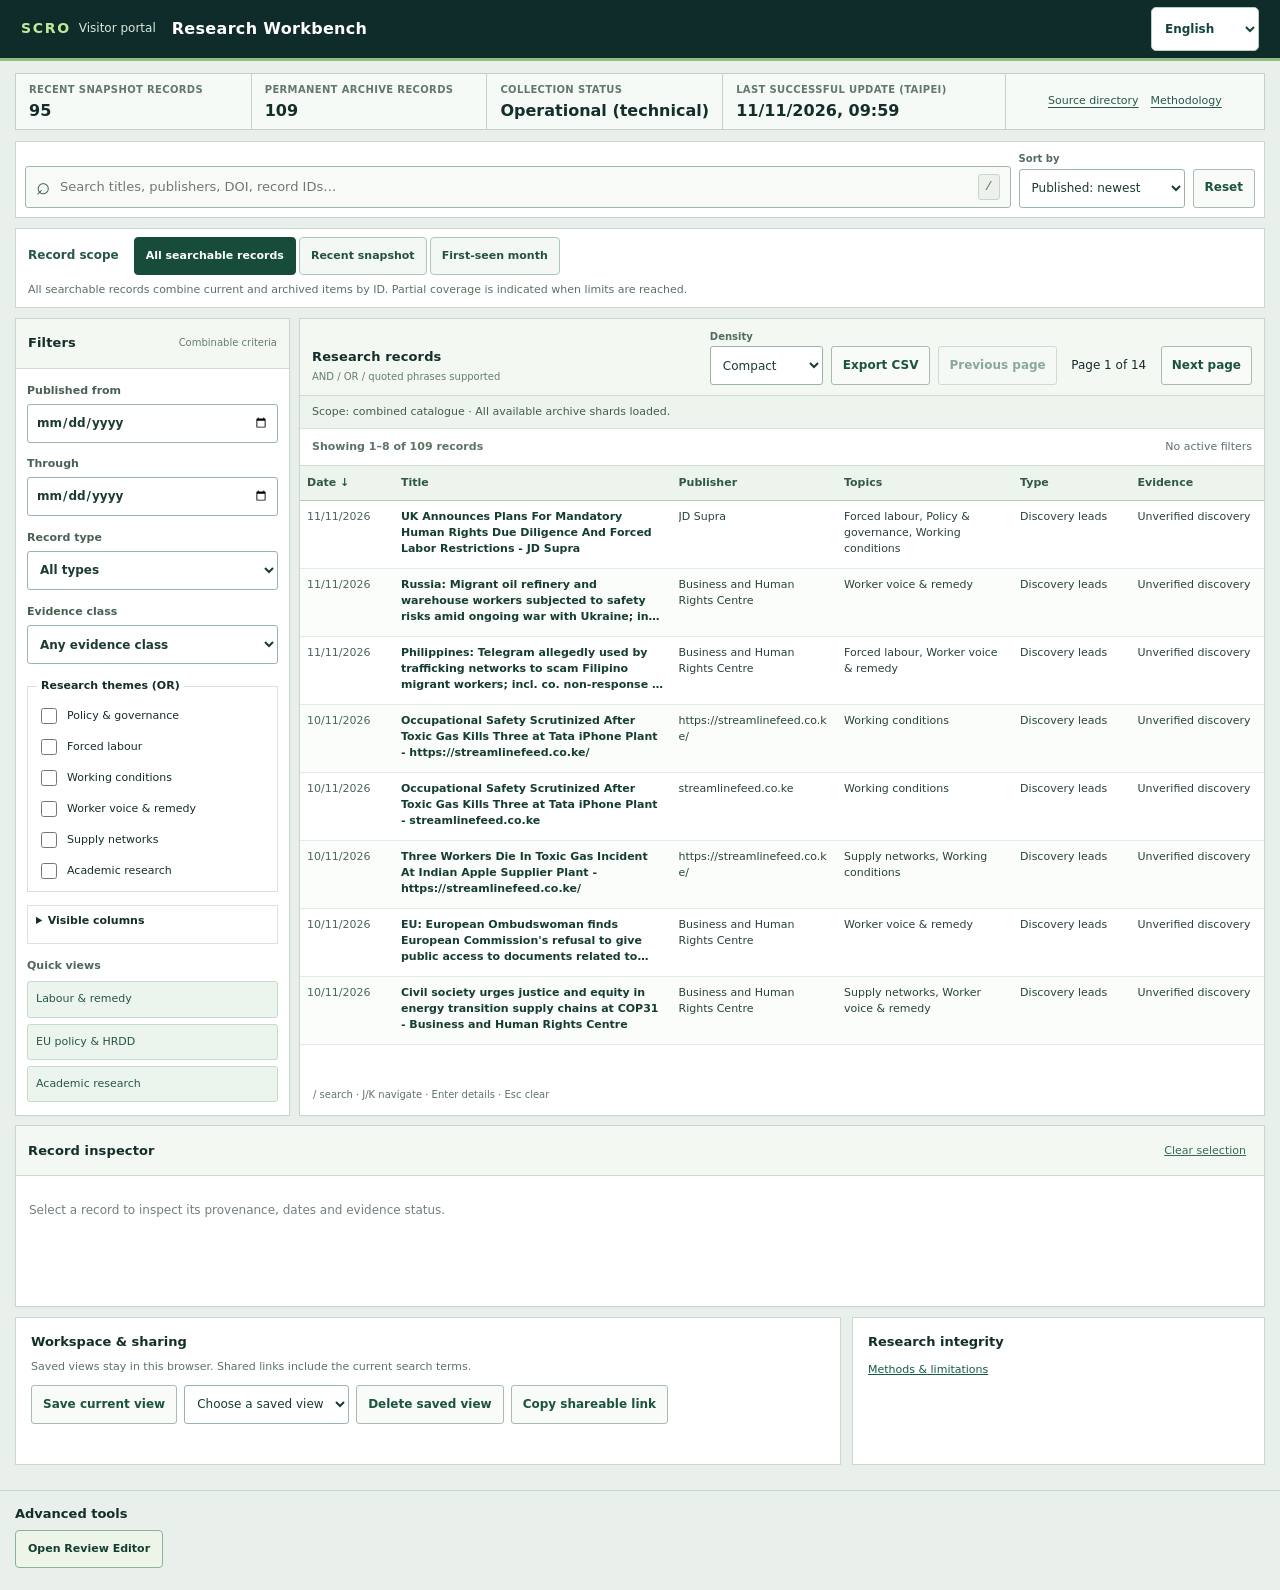
==== docs/workbench/index.html @ 3309bdd6 "Add Spanish localization and a navy Review Editor header" ====
<!doctype html>
<html lang="en">
<head>
  <meta charset="utf-8">
  <meta name="viewport" content="width=device-width,initial-scale=1">
  <meta name="description" content="Professional research workbench for European supply-chain human rights, labour and due-diligence discovery records.">
  <meta name="referrer" content="strict-origin-when-cross-origin">
  <meta http-equiv="Content-Security-Policy" content="default-src 'none'; script-src 'self'; style-src 'self'; img-src 'self' data:; font-src 'self'; connect-src 'self'; base-uri 'none'; form-action 'none'; object-src 'none'; frame-src 'none'; upgrade-insecure-requests">
  <title>Research Workbench | Supply Chain Rights Observatory</title>
  <link rel="stylesheet" href="../styles.css">
  <link rel="stylesheet" href="./workbench.css">
  <script defer src="../i18n.js"></script>
  <script defer src="../query.js"></script>
  <script defer src="./workbench.js"></script>
</head>
<body class="wb">
  <a class="skip-link" href="#wb-results" data-l10n="Skip to results">Skip to results</a>
  <header class="wb-header">
    <a class="wb-home" href="../index.html"><span class="wb-logo">SCRO</span><span data-l10n="Visitor portal">Visitor portal</span></a>
    <strong class="wb-header-title" data-l10n="Research Workbench">Research Workbench</strong>
    <label class="language-picker wb-language" for="language-select">
      <span class="sr-only" data-l10n="Language">Language</span>
      <select id="language-select" aria-label="Select website language">
        <option value="en">English</option><option value="zh">繁體中文</option><option value="de">Deutsch</option><option value="es" lang="es">Español</option>
      </select>
    </label>
  </header>
  <main class="wb-shell">
    <h1 class="sr-only" data-l10n="Research Workbench">Research Workbench</h1>
    <section class="wb-status-strip" aria-label="Dataset status">
      <div><small data-l10n="Recent snapshot records">Recent snapshot records</small><strong id="wb-latest-count">—</strong></div>
      <div><small data-l10n="Permanent archive records">Permanent archive records</small><strong id="wb-archive-count">—</strong></div>
      <div><small data-l10n="Collection status">Collection status</small><strong id="wb-data-status">—</strong></div>
      <div><small data-l10n="Last successful update (Taipei)">Last successful update (Taipei)</small><strong id="wb-updated">—</strong></div>
      <div class="wb-strip-links"><a href="../index.html#sources" data-l10n="Source directory">Source directory</a><a href="../index.html#method" data-l10n="Methodology">Methodology</a></div>
    </section>
    <section class="wb-toolbar" aria-label="Search controls">
      <div class="wb-searchbox">
        <label for="wb-search" class="sr-only" data-l10n="Search records">Search records</label>
        <span aria-hidden="true">⌕</span><input id="wb-search" type="search" maxlength="120" autocomplete="off" placeholder="Search titles, publishers, DOI, record IDs…">
        <kbd>/</kbd>
      </div>
      <div class="wb-scope-select-state" hidden>
        <label for="wb-scope">Record scope</label>
        <select id="wb-scope" tabindex="-1" aria-hidden="true"><option value="all">All searchable records</option><option value="latest">Recent snapshot</option><option value="archive">First-seen month</option></select>
      </div>
      <div class="wb-toolbar-select">
        <label for="wb-sort" data-l10n="Sort by">Sort by</label>
        <select id="wb-sort"><option value="published-desc" data-l10n="Published: newest">Published: newest</option><option value="published-asc" data-l10n="Published: oldest">Published: oldest</option><option value="observed-desc" data-l10n="Observed: newest">Observed: newest</option><option value="title-asc" data-l10n="Title: A–Z">Title: A–Z</option><option value="publisher-asc" data-l10n="Publisher: A–Z">Publisher: A–Z</option></select>
      </div>
      <button type="button" class="wb-action" id="wb-clear" data-l10n="Reset">Reset</button>
    </section>
    <section class="wb-scope-nav" aria-label="Record scope">
      <div class="wb-scope-heading"><strong data-l10n="Record scope">Record scope</strong>
        <div class="wb-scope-tabs" role="group" aria-label="Select record scope">
          <button type="button" data-scope="all" aria-pressed="true" data-l10n="All searchable records">All searchable records</button>
          <button type="button" data-scope="latest" aria-pressed="false" data-l10n="Recent snapshot">Recent snapshot</button>
          <button type="button" data-scope="archive" aria-pressed="false" data-l10n="First-seen month">First-seen month</button>
        </div>
      </div>
      <p class="wb-scope-hint" id="wb-scope-hint" role="status" aria-live="polite">Archive and recent records are deduplicated; some periods may be partially loaded.</p>
    </section>
    <div class="wb-grid">
      <aside class="wb-filters" aria-label="Advanced filters">
        <div class="wb-pane-head"><h2 data-l10n="Filters">Filters</h2><small data-l10n="Combinable criteria">Combinable criteria</small></div>
        <div class="wb-filter-body">
          <label class="wb-field"><span data-l10n="Archive month">Archive month</span><select id="wb-month"><option value="" data-l10n="Loading months…">Loading months…</option></select></label>
          <div class="wb-field-split">
            <label class="wb-field"><span data-l10n="Published from">Published from</span><input type="date" id="wb-from"></label>
            <label class="wb-field"><span data-l10n="Through">Through</span><input type="date" id="wb-to"></label>
          </div>
          <label class="wb-field"><span data-l10n="Record type">Record type</span>
            <select id="wb-kind"><option value="all" data-l10n="All types">All types</option><option value="academic" data-l10n="Academic metadata">Academic metadata</option><option value="discovery" data-l10n="Discovery leads">Discovery leads</option></select>
          </label>
          <label class="wb-field"><span data-l10n="Evidence class">Evidence class</span>
            <select id="wb-evidence"><option value="all" data-l10n="Any evidence class">Any evidence class</option><option value="unverified" data-l10n="Unverified discovery">Unverified discovery</option><option value="bibliographic" data-l10n="Bibliographic record">Bibliographic record</option></select>
          </label>
          <fieldset class="wb-fieldset"><legend data-l10n="Research themes (OR)">Research themes (OR)</legend>
            <label><input type="checkbox" name="wb-topic" value="policy"><span data-l10n="Policy & governance">Policy & governance</span></label>
            <label><input type="checkbox" name="wb-topic" value="forced-labour"><span data-l10n="Forced labour">Forced labour</span></label>
            <label><input type="checkbox" name="wb-topic" value="working-conditions"><span data-l10n="Working conditions">Working conditions</span></label>
            <label><input type="checkbox" name="wb-topic" value="worker-voice"><span data-l10n="Worker voice & remedy">Worker voice & remedy</span></label>
            <label><input type="checkbox" name="wb-topic" value="network"><span data-l10n="Supply networks">Supply networks</span></label>
            <label><input type="checkbox" name="wb-topic" value="research"><span data-l10n="Academic research">Academic research</span></label>
          </fieldset>
          <details class="wb-columns"><summary data-l10n="Visible columns">Visible columns</summary>
            <div class="wb-column-options">
              <label><input type="checkbox" data-column="date" checked><span data-l10n="Date">Date</span></label>
              <label><input type="checkbox" data-column="title" checked disabled><span data-l10n="Title">Title</span></label>
              <label><input type="checkbox" data-column="publisher" checked><span data-l10n="Publisher">Publisher</span></label>
              <label><input type="checkbox" data-column="topics" checked><span data-l10n="Topics">Topics</span></label>
              <label><input type="checkbox" data-column="kind" checked><span data-l10n="Type">Type</span></label>
              <label><input type="checkbox" data-column="evidence" checked><span data-l10n="Evidence">Evidence</span></label>
              <label><input type="checkbox" data-column="id"><span data-l10n="Record ID">Record ID</span></label>
            </div>
          </details>
          <div class="wb-presets">
            <strong data-l10n="Quick views">Quick views</strong>
            <button type="button" data-preset="labour" data-l10n="Labour & remedy">Labour & remedy</button>
            <button type="button" data-preset="policy" data-l10n="EU policy & HRDD">EU policy & HRDD</button>
            <button type="button" data-preset="academic" data-l10n="Academic research">Academic research</button>
          </div>
        </div>
      </aside>
      <section class="wb-results" id="wb-results" aria-label="Results">
        <div class="wb-pane-head wb-results-head">
          <div><h2 data-l10n="Research records">Research records</h2><p class="wb-hint" data-l10n="AND / OR / quoted phrases supported">AND / OR / quoted phrases supported</p></div>
          <div class="wb-head-actions">
            <label class="wb-density"><span data-l10n="Density">Density</span><select id="wb-density"><option value="compact" data-l10n="Compact">Compact</option><option value="comfortable" data-l10n="Comfortable">Comfortable</option></select></label>
            <button id="wb-export" type="button" class="wb-action" data-l10n="Export CSV">Export CSV</button>
          </div>
        </div>
        <div class="wb-notice" id="wb-coverage" role="status" aria-live="polite"></div>
        <div class="wb-results-meta"><strong id="wb-count">—</strong><span id="wb-active-filters"></span></div>
        <div class="wb-table-wrap" tabindex="0" aria-label="Scrollable research results table">
          <table class="wb-table" id="wb-table">
            <thead id="wb-thead"></thead>
            <tbody id="wb-tbody"><tr><td data-l10n="Loading public records…">Loading public records…</td></tr></tbody>
          </table>
        </div>
        <div class="wb-pagination">
          <button type="button" id="wb-more" class="wb-action" hidden data-l10n="Show more">Show more</button>
          <span id="wb-shortcuts" data-l10n="/ search · J/K navigate · Enter details · Esc clear">/ search · J/K navigate · Enter details · Esc clear</span>
        </div>
      </section>
      <aside class="wb-inspector" aria-label="Record detail">
        <div class="wb-pane-head wb-inspector-head">
          <h2 data-l10n="Record inspector">Record inspector</h2>
          <button type="button" class="wb-minimal" id="wb-deselect" data-l10n="Clear selection">Clear selection</button>
        </div>
        <div class="wb-inspector-content" id="wb-detail">
          <p class="wb-empty" data-l10n="Select a record to inspect its provenance, dates and evidence status.">Select a record to inspect its provenance, dates and evidence status.</p>
        </div>
      </aside>
    </div>
    <section class="wb-bottom">
      <div class="wb-saved">
        <h2 data-l10n="Workspace & sharing">Workspace & sharing</h2>
        <p data-l10n="Saved views stay in this browser. Shared links include the current search terms.">Saved views stay in this browser. Shared links include the current search terms.</p>
        <div class="wb-save-actions">
          <button type="button" id="wb-save" class="wb-action" data-l10n="Save current view">Save current view</button>
          <select id="wb-saved-list" aria-label="Saved views"><option value="" data-l10n="Choose a saved view">Choose a saved view</option></select>
          <button type="button" id="wb-remove-view" class="wb-action" data-l10n="Delete saved view">Delete saved view</button>
          <button type="button" id="wb-share" class="wb-action wb-share" data-l10n="Copy shareable link">Copy shareable link</button>
        </div>
        <p class="wb-feedback" id="wb-feedback" role="status" aria-live="polite"></p>
      </div>
      <div class="wb-about">
        <h2 data-l10n="Research integrity">Research integrity</h2>
        <a href="../index.html#method" data-l10n="Methods & limitations">Methods & limitations</a>
      </div>
    </section>
  </main>
  <footer class="wb-footer">
    <h2 data-l10n="Advanced tools">Advanced tools</h2>
    <a class="wb-editor-link" href="./edit/" data-l10n="Open Review Editor">Open Review Editor</a>
  </footer>
</body>
</html>
---- docs/styles.css ----
:root{--ink:#0d2829;--ink2:#24413e;--muted:#5d6c68;--green:#134e45;--teal:#176b5a;--lime:#c0df82;--line:#d9e0d9;--paper:#f6f7f2;--white:#fff;--sand:#e8eee6;--serif:Georgia,"Noto Serif TC",serif;--sans:-apple-system,BlinkMacSystemFont,"Segoe UI","Noto Sans TC","Microsoft JhengHei",sans}*{box-sizing:border-box}html{scroll-behavior:smooth;scroll-padding-top:90px}body{margin:0;background:var(--paper);color:var(--ink);font-family:var(--sans);font-size:15px;line-height:1.65}a{color:inherit}button,input,select{font:inherit}button{cursor:pointer}.container{max-width:1210px;margin:auto;padding:0 32px}.sr-only{position:absolute!important;width:1px;height:1px;padding:0;margin:-1px;overflow:hidden;clip:rect(0,0,0,0);white-space:nowrap;border:0}.skip-link{position:absolute;top:-100px;left:20px;padding:12px 18px;z-index:99;background:#fff}.skip-link:focus{top:20px}.site-header{background:#f7f8f4;border-bottom:1px solid var(--line);position:sticky;top:0;z-index:20}.header-inner{min-height:76px;display:flex;align-items:center;justify-content:space-between;gap:24px}.brand{text-decoration:none;display:flex;align-items:center;gap:11px;line-height:1.2}.brand-name{font-size:11px;letter-spacing:.14em;font-weight:500}.brand-name strong{font-weight:800;font-size:12px}.brand-mark{width:33px;height:33px;display:grid;grid-template-columns:1fr 1fr;gap:3px;transform:rotate(-12deg)}.brand-mark span{background:var(--green);border-radius:2px}.brand-mark span:nth-child(2){opacity:.32}.brand-mark span:nth-child(3){opacity:.6}.brand-mark span:nth-child(4){opacity:.85}nav{display:flex;gap:24px}nav a{font-size:13px;text-decoration:none;color:#38524d}nav a:hover,.footer a:hover{color:#0e8b6a}.top-tag{font-size:9px;letter-spacing:.14em;border:1px solid #b5cfc4;border-radius:30px;padding:7px 13px;color:var(--green);white-space:nowrap;font-weight:700}.hero{background:linear-gradient(119deg,#123e36 0%,#103c36 57%,#173e32 100%);color:#fff;position:relative;overflow:hidden}.hero:before{content:"";position:absolute;width:560px;height:560px;right:-260px;top:-270px;border:1px solid #ffffff1e;border-radius:50%;box-shadow:0 0 0 95px #ffffff07,0 0 0 180px #ffffff06}.hero-grid{min-height:495px;padding-top:64px;padding-bottom:67px;display:grid;grid-template-columns:minmax(0,1.33fr) minmax(300px,.78fr);gap:75px;align-items:center;position:relative}.eyebrow,.section-kicker{font-size:10px;font-weight:800;letter-spacing:.19em}.eyebrow{color:#bde2c4;display:flex;align-items:center;gap:10px}.live-dot{height:7px;width:7px;border-radius:50%;background:#c6e987;box-shadow:0 0 0 4px #b6db7c22}.hero h1{font-family:var(--serif);font-weight:500;line-height:1.12;letter-spacing:-.04em;font-size:clamp(41px,4.65vw,67px);margin:21px 0 24px}.hero h1 em{font-weight:400;color:var(--lime)}.hero-desc{max-width:620px;color:#d6e4dd;font-size:15px;line-height:2}.hero-actions{display:flex;gap:12px;margin:29px 0 22px}.btn{display:inline-flex;gap:20px;align-items:center;justify-content:center;white-space:nowrap;padding:11px 20px;border-radius:4px;text-decoration:none;font-size:13px;font-weight:700;border:1px solid transparent;transition:transform .15s,background .15s}.btn:hover{transform:translateY(-2px)}.btn-primary{background:var(--lime);color:#14352d}.btn-outline{background:transparent;border-color:#b8c9be;color:inherit}.hero-footnote{font-size:10px;letter-spacing:.08em;color:#adc7bb;margin-top:27px}.hero-panel{border:1px solid #6f9487aa;background:#ffffff0d;padding:26px 26px 17px;backdrop-filter:blur(2px)}.panel-label{font-size:10px;letter-spacing:.18em;color:#acc5b9;display:block;margin-bottom:19px}.panel-line{border-top:1px solid #ffffff2b;display:flex;align-items:center;gap:17px;padding:19px 0}.panel-line>span:first-child{color:#93b7a6;font-family:var(--serif);font-size:19px}.panel-line div{flex:1}.panel-line strong{display:block;font-size:14px;font-weight:600}.panel-line small{display:block;color:#c0d5ca;font-size:12px;margin-top:4px}.end-arrow{font-size:19px;color:#b7dcbd}.panel-bottom{border-top:1px solid #ffffff2b;padding-top:14px;color:#b9d2c1;font-size:10px;letter-spacing:.15em}.metrics{display:grid;grid-template-columns:repeat(4,1fr);border:1px solid var(--line);background:white;margin-top:-25px;position:relative;z-index:1;box-shadow:0 8px 35px #153a2810}.metric{padding:26px 25px;border-right:1px solid var(--line);display:flex;flex-direction:column;gap:5px}.metric:last-child{border:none}.metric>span{font-size:12px;color:#697772;font-weight:600}.metric strong{font-size:30px;font-weight:700;letter-spacing:-.04em;line-height:1.3}.metric strong.compact{font-size:16px;line-height:2}.metric small{font-size:11px;color:#40564e}.metric-status strong{color:#b26d35}.metric-status strong.is-good{color:#157552}.metric-status strong.is-bad{color:#af503e}.content-layout{display:grid;grid-template-columns:minmax(0,1fr) 318px;gap:48px;padding-top:80px;padding-bottom:90px}.section-heading{display:flex;align-items:end;justify-content:space-between;gap:18px;margin-bottom:29px}.section-kicker{color:var(--teal);margin-bottom:11px}.section-heading h2,.research-section h2,.method-section h2{font-family:var(--serif);font-size:clamp(29px,3vw,37px);letter-spacing:-.035em;font-weight:600;margin:0}.section-heading p{font-size:13px;color:var(--muted);margin:7px 0 0;max-width:650px}.text-btn{border:0;border-bottom:1px solid var(--green);padding:4px 0;background:none;color:var(--green);font-weight:700;font-size:12px;white-space:nowrap}.text-btn:hover{color:#00855d}.filters{display:flex;gap:10px;flex-wrap:wrap;margin-bottom:19px}.search-wrap{display:flex;align-items:center;gap:10px;padding:0 14px;border:1px solid var(--line);background:white;flex:1;min-width:230px;color:#40564e}.search-wrap input{border:0;outline:0;width:100%;font-size:14px;min-height:44px;background:transparent;color:var(--ink)}.filters select{background:#fff;border:1px solid var(--line);font-size:12px;color:var(--ink);padding:10px;min-width:125px;max-width:175px}.results-count{font-size:12px;color:#40564e;margin:0 0 12px}.signal-list{border-top:1px solid var(--line)}.signal-item{padding:23px 5px 23px 2px;border-bottom:1px solid var(--line)}.signal-meta{display:flex;align-items:center;flex-wrap:wrap;gap:8px;font-size:10px;letter-spacing:.03em;color:#40564e;margin-bottom:9px}.topic-tag{background:#e5ede5;color:#275c4a;padding:3px 9px;border-radius:2px;font-size:10px;font-weight:700}.type-tag{border:1px solid #d3ddd2;padding:2px 7px;color:#55766a;border-radius:2px}.signal-title{display:inline-block;font-weight:650;color:#102b29;font-size:17px;line-height:1.5;text-decoration:none}.signal-title:hover{text-decoration:underline;text-decoration-color:#58a585;text-underline-offset:3px}.signal-desc{font-size:12px;color:#40564e;margin:10px 0 10px;line-height:1.8}.signal-foot{font-size:11px;color:#40564e;display:flex;flex-wrap:wrap;gap:13px}.empty-state{padding:54px 32px;background:#ffffffaa;border:1px dashed #b9cbc0;text-align:center}.empty-state strong{display:block;font-size:18px}.empty-state p{color:var(--muted);font-size:13px}.data-alert{border-left:3px solid #c88b48;background:#f5ead9;color:#6b4b28;font-size:12px;padding:12px 16px;margin-bottom:18px;display:none}.data-alert.visible{display:block}.data-alert.error{border-color:#b55049;background:#fbe9e6;color:#7a302b}.pagination{text-align:center;margin-top:30px}.pagination .btn{border-color:#c2d3c8;color:var(--green)}.sidebar{padding-top:9px}.side-block{padding:26px 0;border-top:1px solid var(--line)}.side-block:first-child{border-top:3px solid var(--green);padding-top:22px}.side-block h3{font-family:var(--serif);font-size:22px;line-height:1.4;margin:5px 0 23px}.timeline{border-left:1px solid #aecab9;padding-left:19px}.timeline-entry{position:relative;padding-bottom:28px}.timeline-entry:before{content:"";background:var(--green);position:absolute;top:6px;left:-24px;border:4px solid var(--paper);width:9px;height:9px;border-radius:50%;box-shadow:0 0 0 1px var(--green)}.date-chip{display:inline-block;color:var(--teal);font-size:12px;font-weight:800;margin-bottom:9px;letter-spacing:.06em}.timeline-entry strong{font-size:13px;display:block}.timeline-entry p,.evidence-row span,.side-cta p{font-size:12px;color:#6e7c74;margin:5px 0 10px;line-height:1.8}.timeline-entry a,.side-cta a{color:var(--green);font-size:11px;font-weight:750;text-decoration:none;border-bottom:1px solid #a0c5b6}.meta-note{color:#89958e;font-size:10px;margin:0}.evidence-row{display:flex;gap:11px;margin-bottom:17px}.evidence-row b,.evidence-row span{display:block;font-size:12px}.evidence-row b{font-size:12px}.bullet{height:9px;width:9px;flex-shrink:0;border-radius:50%;margin-top:6px}.bullet-a{background:#285f51}.bullet-b{background:#dcaa5f}.bullet-c{background:#8092b3}.side-cta{background:#e8efdf;border:0;padding:23px}.side-cta span{font-size:10px;color:#6a8558;letter-spacing:.15em;font-weight:800}.side-cta h3{margin:7px 0;font-size:21px}.research-section{background:#e7ede5;padding:78px 0 84px}.aligned{margin-bottom:28px}.lens-grid{display:grid;grid-template-columns:repeat(4,1fr);gap:14px}.lens-card{background:#f9faf6;border:1px solid #d4dfd4;min-height:225px;padding:25px 20px 22px;display:flex;flex-direction:column}.lens-card>span{font-size:10px;letter-spacing:.13em;color:#4d846d;font-weight:800}.lens-card h3{font-size:18px;line-height:1.45;margin:24px 0 7px;font-weight:650}.lens-card p{font-size:12px;color:#60746a;line-height:1.8;margin:0 0 20px}.lens-card small{font-size:10px;color:#6e907e;margin-top:auto}.sources-section{padding:79px 0 86px}.source-grid{display:grid;grid-template-columns:repeat(3,1fr);gap:13px}.source-card{border:1px solid var(--line);background:white;padding:20px;min-height:181px;display:flex;flex-direction:column}.source-card-header{display:flex;justify-content:space-between;gap:12px}.source-card-header span{font-size:10px;letter-spacing:.09em;font-weight:700;color:var(--teal)}.source-card-header small{font-size:10px;color:#738d82}.source-card h3{font-size:15px;margin:13px 0 7px;line-height:1.5}.source-card p{font-size:12px;line-height:1.7;color:#687971;flex:1;margin:0 0 12px}.source-card a{font-size:12px;font-weight:750;color:var(--green);text-decoration:none}.method-section{background:#143d36;color:#fff;padding:74px 0 78px}.method-grid{display:grid;grid-template-columns:.9fr 1.1fr;gap:100px}.method-section .section-kicker{color:#b0d7ac}.method-section p{color:#c7d8cf;line-height:1.95;font-size:13px}.method-grid>div:first-child p{max-width:340px}.method-item{border-top:1px solid #ffffff40;padding:14px 0 7px}.method-item b{font-size:13px;color:#dce9df}.method-item p{font-size:12px;margin:6px 0 13px}.footer{background:#0f2e2b;color:#b0c2b8;padding:24px 0}.footer-inner{display:flex;justify-content:space-between;gap:15px;flex-wrap:wrap;font-size:10px;letter-spacing:.02em}.footer a{color:#c4dcd0}.footer a:hover{color:white}@media(max-width:1080px){.top-tag{display:none}.content-layout{grid-template-columns:minmax(0,1fr) 260px;gap:27px}.hero-grid{gap:30px}.lens-grid{grid-template-columns:repeat(2,1fr)}.source-grid{grid-template-columns:repeat(2,1fr)}}@media(max-width:780px){.container{padding-left:20px;padding-right:20px}.header-inner{min-height:66px;gap:10px}.header-inner nav{gap:12px}.header-inner nav a{font-size:11px}.header-inner nav a:last-child{display:none}.brand-name{font-size:9px}.brand-name strong{font-size:10px}.brand-mark{height:25px;width:25px}.hero-grid{grid-template-columns:1fr;min-height:auto;padding-top:55px;padding-bottom:65px}.hero h1{font-size:clamp(39px,8vw,59px)}.hero-panel{display:none}.metrics{grid-template-columns:repeat(2,1fr)}.metric:nth-child(2){border-right:0}.metric:nth-child(-n+2){border-bottom:1px solid var(--line)}.content-layout{grid-template-columns:1fr;padding-top:60px}.sidebar{display:grid;grid-template-columns:1fr 1fr;column-gap:20px}.sidebar .side-cta{grid-column:1/-1}.method-grid{grid-template-columns:1fr;gap:25px}.source-grid{grid-template-columns:repeat(2,1fr)}}@media(max-width:550px){.header-inner nav{gap:10px}.header-inner nav a:nth-child(2),.header-inner nav a:nth-child(3){display:none}.hero-desc{font-size:13px}.hero-actions{flex-wrap:wrap}.metric{padding:19px 15px}.metric strong{font-size:24px}.metric strong.compact{font-size:14px}.content-layout{padding-top:48px}.section-heading{align-items:start}.section-heading h2{font-size:27px}.filters{display:grid;grid-template-columns:1fr 1fr}.search-wrap{grid-column:1/-1}.filters select{max-width:none;width:100%}.sidebar{display:block}.lens-grid,.source-grid{grid-template-columns:1fr}.research-section,.sources-section{padding:55px 0}.footer-inner{flex-direction:column}.panel-line{gap:10px}}@media(prefers-reduced-motion:reduce){html{scroll-behavior:auto}.btn{transition:none}}

/* Language navigation: no external fonts, no third-party scripts. */
.language-picker{display:flex;align-items:center;margin-left:auto;flex-shrink:0}
.language-picker select{background:#fff;border:1px solid #b6cfc4;border-radius:5px;color:#14453d;font-size:12px;font-weight:700;padding:8px 9px;cursor:pointer;min-width:108px;max-width:135px}
.language-picker select:focus-visible{outline:3px solid #75b89a;outline-offset:2px}
@media(max-width:870px){
  .header-inner{flex-wrap:wrap;column-gap:15px;row-gap:0;padding-top:9px}
  .header-inner nav{order:3;width:100%;justify-content:space-between;padding:0 0 11px;gap:12px}
  .header-inner nav a{font-size:11px}
  .header-inner nav a:last-child,.header-inner nav a:nth-child(2),.header-inner nav a:nth-child(3){display:block}
  .language-picker{margin-left:auto}
  .top-tag{display:none}
}
@media(max-width:360px){.header-inner nav a{font-size:10px}.language-picker select{min-width:95px}.header-inner{gap:6px}}
.hero h1, .section-heading h2, .lens-card h3, .source-card h3 {overflow-wrap:break-word}

.archive-panel{margin-top:38px;background:#eef3eb;border:1px solid #c6d8ca;padding:27px 30px;border-radius:5px}
.archive-panel h3{font-family:var(--serif);font-size:25px;font-weight:600;margin:7px 0 8px}
.archive-panel>p{color:var(--muted);font-size:13px;max-width:760px}
.archive-panel>a{font-size:12px;font-weight:700;color:var(--green);text-decoration:underline;text-underline-offset:4px}
.archive-stats{display:grid;grid-template-columns:repeat(3,minmax(0,1fr));gap:10px;margin:22px 0 12px}
.archive-stats>div{padding:18px 17px;background:white;border:1px solid var(--line);display:flex;flex-direction:column;gap:4px}
.archive-stats small{font-size:11px;color:var(--muted)}
.archive-stats strong{font-size:20px;letter-spacing:-.025em;line-height:1.45;overflow-wrap:anywhere}
.archive-caption{font-size:11px!important}
@media(max-width:650px){.archive-panel{padding:20px 16px}.archive-stats{grid-template-columns:1fr}.archive-stats>div{padding:12px 14px}}

/* WCAG 2.2 AA focus visibility and readable text on light surfaces. */
:where(a,button,select,input):focus-visible{outline:3px solid #005a42;outline-offset:3px;border-radius:2px}
.search-wrap:focus-within{border-color:#005a42;box-shadow:0 0 0 3px #005a4240}
.search-wrap input:focus-visible{outline:none}
.signal-meta,.signal-foot,.results-count,.metric small{font-size:12px}
.language-picker select,.filters select{min-height:44px}
@media(max-width:870px){.header-inner nav{flex-wrap:wrap;justify-content:flex-start}}
@media(max-width:550px){.header-inner nav{gap:7px 16px}.header-inner nav a{line-height:1.4}}

.archive-controls{display:grid;grid-template-columns:repeat(3,minmax(0,1fr));gap:12px;margin:18px 0 22px}
.archive-controls label{display:flex;flex-direction:column;gap:7px;color:#354e43;font-size:13px;font-weight:650}
.archive-controls :is(input,select){height:44px;min-width:0;width:100%;padding:9px 11px;background:#fff;border:1px solid #a2b8ac;border-radius:4px;color:#163a30}
.archive-result-list{border-top:1px solid var(--line);margin-bottom:18px}
.archive-item{padding:18px 6px;border-bottom:1px solid var(--line)}
.archive-record-title{display:block;font-size:17px;font-weight:650;color:#153d33;line-height:1.5;text-decoration:underline;text-underline-offset:3px}
.archive-record-meta{font-size:12px;color:#3d5148;overflow-wrap:anywhere}
.archive-evidence{font-size:12px;color:#36594a;border:1px solid #b7cec0;padding:3px 7px;border-radius:3px}
.archive-notice{font-size:13px;color:#354f45;line-height:1.75;padding:12px;background:#e9eee6}
.record-page{padding-top:65px;padding-bottom:90px;min-height:70vh}
.record-page h1{font-size:clamp(24px,4vw,37px);line-height:1.25}
.record-page dl{display:grid;grid-template-columns:minmax(100px,190px) minmax(0,1fr);gap:9px;border-top:1px solid #bbcfc2;margin-top:28px}
.record-page dt,.record-page dd{padding:9px 0;margin:0;border-bottom:1px solid #d5e0d7;overflow-wrap:anywhere}
.record-page dt{font-weight:700}
@media(max-width:800px){.archive-controls{grid-template-columns:repeat(2,minmax(0,1fr))}}
@media(max-width:520px){.archive-controls{grid-template-columns:1fr}.record-page dl{grid-template-columns:1fr}.record-page dd{padding-top:0}}

.archive-stats{grid-template-columns:repeat(4,minmax(0,1fr))}
@media(max-width:750px){.archive-stats{grid-template-columns:repeat(2,minmax(0,1fr))}}
@media(max-width:450px){.archive-stats{grid-template-columns:1fr}}

.topic-multi{padding:8px 12px;background:#fff;border:1px solid var(--line);margin-bottom:15px}
.topic-multi summary{cursor:pointer;font-size:13px;font-weight:650;color:#184c3b;padding:8px;min-height:34px}
.topic-checkboxes{display:flex;flex-wrap:wrap;gap:6px 15px;padding:10px}
.topic-checkboxes label{display:flex;align-items:center;gap:7px;min-height:44px;cursor:pointer;font-size:13px}
.topic-checkboxes input{height:18px;width:18px;accent-color:#095e47}


/* Workbench is a real action, not a non-interactive status badge. */
.header-inner .workbench-entry{
  display:inline-flex;align-items:center;justify-content:center;gap:9px;
  color:#104f3c;border:1.5px solid #73aa90;background:#edf5ee;
  font-size:11px;letter-spacing:.08em;line-height:1.3;
  font-weight:800;padding:10px 14px;min-height:44px;max-width:100%;
  white-space:normal;text-align:center;text-decoration:none;
  transition:background-color .15s ease,color .15s ease,border-color .15s ease;
}
.header-inner .workbench-entry:hover{background:#145743;color:#fff;border-color:#145743}
.header-inner .workbench-entry:focus-visible{
  outline:3px solid #005a42;outline-offset:3px;
}
.header-inner .workbench-entry [aria-hidden]{font-size:15px;line-height:1}
@media(max-width:1080px){
  .header-inner .workbench-entry{display:inline-flex}
}
@media(max-width:870px){
  .header-inner .workbench-entry{margin-left:0}
  .header-inner .language-picker{margin-left:auto}
}
@media(max-width:570px){
  .header-inner{gap:9px 11px}
  .header-inner .workbench-entry{order:2;flex:1 1 100%;font-size:12px}
  .header-inner nav{order:3}
}
@media(prefers-reduced-motion:reduce){
  .header-inner .workbench-entry{transition:none}
}
---- docs/workbench/workbench.css ----
/* Dense three-pane research workspace. Shared typography and tokens remain in ../styles.css. */
body.wb{background:#e9efeb;color:#142e2a;font-size:13px}
.wb-header{position:sticky;top:0;z-index:50;display:flex;align-items:center;gap:16px;min-height:54px;padding:7px 21px;background:#102c2a;color:#e7f4ec;border-bottom:3px solid #92bd81}
.wb[data-page="workbench-editor"] .wb-header{background:#223c68;border-bottom-color:#8fb8e6}
.wb-home{display:flex;align-items:center;gap:8px;text-decoration:none;color:#d7e9de;font-size:12px;white-space:nowrap}.wb-logo{font-size:14px;letter-spacing:.12em;font-weight:800;color:#bfea9a}
.wb-header-title{color:#fff;font-size:16px;letter-spacing:.02em}.wb-language{margin-left:auto}
.wb-shell{max-width:1920px;margin:0 auto;padding:12px 15px 25px}
.wb-status-strip{display:grid;grid-template-columns:1fr 1fr 1fr 1.4fr 1.4fr;gap:1px;background:#c3d1c8;border:1px solid #c3d1c8;margin-bottom:11px}
.wb-status-strip>div{background:#f6faf7;padding:8px 13px;min-width:0;display:flex;flex-direction:column;justify-content:center;gap:1px}
.wb-status-strip small{font-size:10px;color:#62786d;font-weight:650;text-transform:uppercase;letter-spacing:.035em}
.wb-status-strip strong{font-size:16px;line-height:1.35;overflow-wrap:anywhere}
.wb-status-strip .wb-strip-links{display:flex;flex-flow:row wrap;align-items:center;gap:5px 12px}
.wb-strip-links a{color:#285749;font-size:11px;text-decoration:underline;text-underline-offset:3px}
.wb-toolbar{display:flex;flex-wrap:wrap;align-items:end;gap:8px;padding:9px;background:#fff;border:1px solid #cbd6cc;margin-bottom:10px}
.wb-searchbox{display:flex;align-items:center;flex:2 1 290px;background:#f7faf7;border:1px solid #9fb9a8;border-radius:3px;min-height:40px;padding:0 10px;gap:8px}
.wb-searchbox>span{font-size:24px;color:#3b6352}.wb-searchbox input{flex:1;min-width:0;border:0;outline:0;background:transparent;font-size:13px;height:38px}
.wb-searchbox kbd{padding:1px 6px;background:#edf1ec;border:1px solid #c9d6cc;border-radius:3px;font-family:monospace;color:#63766b}
.wb-toolbar-select{display:flex;flex-direction:column;flex:0 1 166px;gap:1px}.wb-toolbar-select label,.wb-density span{font-size:10px;font-weight:750;color:#526c5f}
.wb-toolbar-select select,.wb-density select,.wb-field select,.wb-field input,.wb-save-actions select{height:39px;width:100%;border:1px solid #9ab4a6;background:#fff;border-radius:3px;color:#1b3b33;padding:5px 8px;font-size:12px}
.wb-action{background:#f8fbf8;border:1px solid #a8bcb0;border-radius:3px;color:#1b5240;font-weight:650;padding:8px 11px;min-height:39px;white-space:normal;font-size:12px;line-height:1.3}
.wb-action:hover{background:#e3f0e7}.wb-action:disabled{opacity:.5;cursor:not-allowed}
.wb-grid{display:grid;grid-template-columns:minmax(190px,.76fr) minmax(440px,3.15fr) minmax(260px,1.28fr);gap:9px;align-items:start}
.wb-filters,.wb-results,.wb-inspector{min-width:0;background:#fff;border:1px solid #c8d7ca;box-shadow:0 1px 4px #122f2507}
.wb-pane-head{display:flex;align-items:center;justify-content:space-between;gap:10px;background:#f4f8f3;border-bottom:1px solid #cddacf;padding:10px 12px;min-height:50px}
.wb-pane-head h2{font-size:13px;font-family:var(--sans);font-weight:800;margin:0;letter-spacing:.01em}
.wb-pane-head small,.wb-hint{font-size:10px;color:#657e6d}.wb-hint{margin:1px 0 0}
.wb-filter-body{padding:13px 11px;display:flex;flex-direction:column;gap:13px}
.wb-field{display:flex;flex-direction:column;gap:4px;font-size:11px;font-weight:700;color:#496153}
.wb-field-split{display:grid;grid-template-columns:1fr 1fr;gap:6px}
.wb-field-split input{min-width:0;font-size:11px;padding:5px}
.wb-fieldset{margin:0;border:1px solid #d5e2d7;padding:7px 9px;display:flex;flex-direction:column;gap:4px}
.wb-fieldset legend{font-size:11px;font-weight:750;padding:0 4px}
.wb-fieldset label,.wb-column-options label{display:flex;gap:7px;align-items:center;font-size:11px;min-height:27px;cursor:pointer}
.wb-fieldset input,.wb-column-options input{accent-color:#116247;width:16px;height:16px;flex-shrink:0}
.wb-columns{border:1px solid #d9e3db;padding:6px 8px}.wb-columns summary{font-weight:750;cursor:pointer;min-height:25px;font-size:11px}.wb-column-options{display:grid;grid-template-columns:1fr 1fr;gap:3px 8px;margin-top:8px}
.wb-presets{display:flex;flex-direction:column;gap:6px}.wb-presets strong{font-size:11px;color:#4f685b}.wb-presets button{background:#ecf4ee;border:1px solid #c7dbcd;color:#275746;padding:8px;text-align:left;border-radius:3px;font-size:11px;cursor:pointer}
.wb-presets button:hover{background:#dbeedc}
.wb-results-head{flex-wrap:wrap}.wb-head-actions{display:flex;align-items:end;gap:8px}.wb-density{display:flex;flex-direction:column;gap:1px}.wb-density select{min-width:112px}
.wb-notice{font-size:11px;color:#435d50;padding:7px 12px;background:#edf4ed;border-bottom:1px solid #d6e4d6;overflow-wrap:anywhere}
.wb-notice:empty{display:none}.wb-notice.is-alert{color:#873f30;background:#ffefe8}
.wb-results-meta{display:flex;flex-wrap:wrap;justify-content:space-between;gap:8px;padding:9px 12px;color:#5c7465;font-size:11px}
.wb-table-wrap{overflow:auto;max-height:64vh;min-height:360px}
.wb-table{border-collapse:collapse;width:100%;font-size:11px;table-layout:auto}
.wb-table thead th{position:sticky;top:0;z-index:1;background:#edf4ee;color:#315747;text-align:left;border-top:1px solid #d1dfd3;border-bottom:1px solid #b6c8ba;padding:8px 7px;white-space:nowrap}
.wb-table thead button{display:inline-flex;align-items:center;gap:4px;padding:0;border:0;background:none;font-weight:750;color:inherit;text-align:left;font-size:11px}
.wb-table td{border-bottom:1px solid #e3ebe5;padding:8px 7px;max-width:350px;color:#284436;vertical-align:top;overflow-wrap:anywhere}
.wb-table td.wb-title-cell{min-width:210px;max-width:440px;font-weight:650;line-height:1.43;color:#163d32}
.wb-table td.wb-date-cell{white-space:nowrap;color:#49675b}
.wb-table td.wb-id-cell{font:10px monospace;color:#617b67;white-space:nowrap}
.wb-table tbody tr{cursor:pointer}.wb-table tbody tr:nth-child(even){background:#fbfdfb}
.wb-table tbody tr:hover{background:#eaf3ec}.wb-table tbody tr.is-selected{background:#d7eadb;box-shadow:inset 3px 0 #217952}
.wb-table tbody tr:focus-visible{outline:2px solid #145e42;outline-offset:-2px;background:#e9f4eb}
.wb-pill{display:inline-block;background:#e5eee6;padding:2px 5px;border-radius:2px;font-size:10px;color:#275646;line-height:1.5}
.wb-table .wb-dim{color:#738278}
.wb.wb-comfortable .wb-table td{padding:13px 9px;font-size:12px}
.wb-pagination{display:flex;align-items:center;justify-content:space-between;padding:11px 13px;gap:10px;flex-wrap:wrap;font-size:10px;color:#607466}
.wb-inspector-head{align-items:center}.wb-minimal{background:none;border:0;color:#366957;font-size:11px;text-decoration:underline;cursor:pointer}
.wb-inspector-content{padding:13px;max-height:55vh;min-height:130px;overflow:auto}
.wb-empty{color:#708176;font-size:12px;line-height:1.6}
.wb-inspector-content h3{font-size:14px;line-height:1.45;margin:0 0 13px;overflow-wrap:anywhere}
.wb-inspector-content dl{display:grid;grid-template-columns:1fr;gap:2px;margin:0}
.wb-inspector-content dt{font-size:10px;font-weight:750;color:#667d6b;margin-top:7px}
.wb-inspector-content dd{margin:0;overflow-wrap:anywhere;font-size:11px;line-height:1.5}
.wb-inspector-content .wb-detail-links{display:flex;flex-wrap:wrap;gap:7px;margin:13px 0}
.wb-detail-links a{display:inline-block;text-decoration:none;padding:7px;background:#124e3d;color:#fff;border-radius:3px;font-size:11px;font-weight:750}
.wb-detail-links a:focus-visible{outline-color:#c5e7a6}
.wb-record-warning{background:#fff4e9;padding:10px;font-size:11px;color:#795132;line-height:1.5}
.wb-bottom{display:grid;grid-template-columns:2fr 1fr;gap:11px;margin-top:10px}
.wb-bottom>div{background:#fff;border:1px solid #cbd8cc;padding:13px 15px}
.wb-bottom h2{font-size:13px;margin:0 0 5px;font-family:var(--sans)}.wb-bottom p{margin:3px 0 9px;color:#5b7464;font-size:11px}
.wb-save-actions{display:flex;flex-wrap:wrap;gap:7px}.wb-save-actions select{width:auto;min-width:155px;max-width:240px}
.wb-feedback{min-height:15px}.wb-about a{font-size:11px;color:#145c43}
@media(max-width:1250px){.wb-grid{grid-template-columns:195px minmax(380px,1fr);grid-template-rows:auto auto}.wb-inspector{grid-column:1/-1}.wb-inspector-content{max-height:none}}
@media(max-width:820px){.wb-shell{padding:9px}.wb-status-strip{grid-template-columns:repeat(2,minmax(0,1fr))}.wb-status-strip>div:last-child{grid-column:1/-1}.wb-grid{display:flex;flex-direction:column}.wb-grid>*{width:100%}.wb-filters .wb-filter-body{display:grid;grid-template-columns:repeat(2,minmax(0,1fr));gap:10px}.wb-fieldset{grid-column:1/-1;display:grid;grid-template-columns:repeat(2,1fr)}.wb-fieldset legend{grid-column:1/-1}.wb-bottom{grid-template-columns:1fr}.wb-table-wrap{max-height:440px}.wb-inspector-content{max-height:none}}
@media(max-width:490px){.wb-header{flex-wrap:wrap;gap:7px;padding:9px}.wb-header-title{font-size:14px}.wb-language{margin-left:auto}.wb-toolbar-select{flex:1 1 135px}.wb-searchbox{flex:1 1 100%}.wb-filters .wb-filter-body{grid-template-columns:1fr}.wb-fieldset{grid-template-columns:1fr 1fr}.wb-table td{padding:8px 6px}.wb-status-strip strong{font-size:14px}.wb-results-head{gap:9px}.wb-head-actions{flex-wrap:wrap}.wb-save-actions select{min-width:100%}}


/* Responsive containment audit 2026-11-09.
   A native date picker has a non-trivial intrinsic width. Never split two date controls
   inside the narrow filter rail; the control, not its label, was overflowing.
   Grid tracks may shrink only down to zero; the results table scrolls internally. */
.wb-shell,.wb-grid,.wb-grid>*,.wb-filter-body,.wb-field,.wb-field-split,
.wb-field-split>*,.wb-toolbar,.wb-toolbar>*,.wb-results-head,.wb-head-actions,
.wb-status-strip,.wb-status-strip>div,.wb-bottom,.wb-bottom>*{min-width:0}
.wb-grid{grid-template-columns:minmax(255px,290px) minmax(0,1fr) minmax(270px,335px)}
.wb-field-split{grid-template-columns:minmax(0,1fr);gap:12px}
.wb-field :is(input,select),.wb-field-split :is(input,select){
  box-sizing:border-box;display:block;width:100%;max-width:100%;min-width:0;
}
.wb-field-split input[type=date]{
  width:100%;max-width:100%;min-width:0;
  font-size:12px;line-height:1.35;padding-inline:8px;
}
.wb-field-split input[type=date]::-webkit-calendar-picker-indicator{
  flex-shrink:0;margin-inline-start:2px;
}
.wb-filter-body{overflow-wrap:anywhere}
.wb-filter-body .wb-fieldset{min-width:0;max-width:100%}
.wb-filter-body .wb-fieldset legend{max-width:100%;white-space:normal}
.wb-header>*{min-width:0}
.wb-home,.wb-header-title{overflow-wrap:anywhere}
.wb-status-strip{grid-template-columns:repeat(3,minmax(0,1fr)) minmax(150px,1.2fr) minmax(130px,1.1fr)}
.wb-toolbar-select{min-width:0}
.wb-searchbox{min-width:0}
.wb-results,.wb-results-head,.wb-table-wrap{min-width:0;max-width:100%}
.wb-table-wrap{overscroll-behavior-x:contain}
.wb-inspector-content,.wb-bottom{overflow-wrap:anywhere}
@media(max-width:1450px){
  .wb-grid{grid-template-columns:minmax(250px,275px) minmax(0,1fr)}
  .wb-inspector{grid-column:1/-1}
  .wb-inspector-content{max-height:none}
}
@media(max-width:1000px){
  .wb-grid{display:flex;flex-direction:column;align-items:stretch}
  .wb-grid>*{width:100%;max-width:100%}
  .wb-filters .wb-filter-body{display:grid;grid-template-columns:repeat(2,minmax(0,1fr));gap:12px}
  .wb-fieldset{grid-column:1/-1;display:grid;grid-template-columns:repeat(2,minmax(0,1fr))}
  .wb-fieldset legend{grid-column:1/-1}
  .wb-columns,.wb-presets{grid-column:1/-1}
  .wb-status-strip{grid-template-columns:repeat(2,minmax(0,1fr))}
  .wb-status-strip>div:last-child{grid-column:1/-1}

}
@media(max-width:600px){
  .wb-shell{padding:8px}
  .wb-header{flex-wrap:wrap;gap:8px;padding:9px 12px}
  .wb-header-title{font-size:14px}
  .wb-language{margin-left:auto}
  .wb-filters .wb-filter-body{grid-template-columns:minmax(0,1fr)}
  .wb-fieldset,.wb-columns,.wb-presets{grid-column:1}
  .wb-fieldset{grid-template-columns:repeat(2,minmax(0,1fr))}
  .wb-fieldset label{overflow-wrap:anywhere}
  .wb-toolbar-select{flex:1 1 140px}
  .wb-searchbox{flex:1 1 100%}
  .wb-status-strip{grid-template-columns:repeat(2,minmax(0,1fr))}
  .wb-status-strip>div{padding:8px 9px}
  .wb-results-head{align-items:flex-start}
  .wb-head-actions{flex-wrap:wrap}
  .wb-table-wrap{max-height:55vh}
  .wb-table td.wb-title-cell{min-width:180px;max-width:280px}
}
@media(max-width:360px){
  .wb-fieldset{grid-template-columns:minmax(0,1fr)}
  .wb-header-title{width:100%;order:3}
  .wb-status-strip{grid-template-columns:minmax(0,1fr)}
  .wb-status-strip>div:last-child{grid-column:auto}
}


/* Scope navigation belongs to BOTH reader and editor; one visible switch. */
.wb-scope-select-state,[hidden].wb-scope-select-state{display:none!important}
.wb-scope-nav{background:#fff;border:1px solid #c9d8cb;padding:8px 12px 9px;margin-bottom:10px}
.wb-scope-heading{display:flex;align-items:center;flex-wrap:wrap;gap:8px 15px;font-size:12px}
.wb-scope-heading>strong{color:#275846;white-space:nowrap}
.wb-scope-tabs{display:flex;flex-wrap:wrap;gap:3px}
.wb-scope-tabs button{background:#f4f8f4;color:#22533f;border:1px solid #adc9b6;
 padding:8px 11px;min-height:38px;border-radius:4px;cursor:pointer;font-size:11px;
 font-weight:650;line-height:1.25}
.wb-scope-tabs button[aria-pressed="true"]{background:#174c3a;color:#fff;border-color:#174c3a}
.wb-scope-tabs button:focus-visible,.wb-editor-link:focus-visible{outline:3px solid #82b593;outline-offset:2px}
.wb-scope-hint{margin:7px 0 0;font-size:11px;color:#597260;line-height:1.45}
.wb-field[hidden],.wb-field:has(#wb-month)[hidden]{display:none!important}
.wb-editor-link{display:inline-flex;align-items:center;text-decoration:none;
 background:#edf5e8;border:1px solid #89b29b;color:#153e32;
 padding:8px 12px;min-height:38px;border-radius:4px;font-size:11px;font-weight:750}
.wb-editor-link:hover{background:#d5e8d7}
.wb-footer{max-width:1920px;margin:0 auto;padding:12px 15px 22px;border-top:1px solid #cbd8cc}
.wb-footer h2{margin:0 0 6px;font-family:var(--sans);font-size:13px}
.wb-editor-notice{display:flex;align-items:center;flex-wrap:wrap;gap:0 16px;
 padding:4px clamp(12px,2vw,21px);background:#fff0bd;color:#352500;
 border-bottom:1px solid #cead5d;font-size:13px;line-height:1.45}
.wb-editor-notice a{display:inline-flex;align-items:center;gap:6px;min-height:32px;
 color:inherit;font-weight:700;text-decoration:underline;text-underline-offset:.18em}
.wb-editor-notice a:hover{text-decoration-thickness:2px}
.wb-editor-notice a:focus-visible{outline:2px solid #4a3300;outline-offset:2px}
@media(max-width:900px){.wb-scope-heading{align-items:flex-start;flex-direction:column}
 .wb-scope-tabs{width:100%}.wb-scope-tabs button{flex:1 1 110px}}
@media(max-width:520px){.wb-scope-nav{padding:9px}
 .wb-scope-tabs button{font-size:11px}}
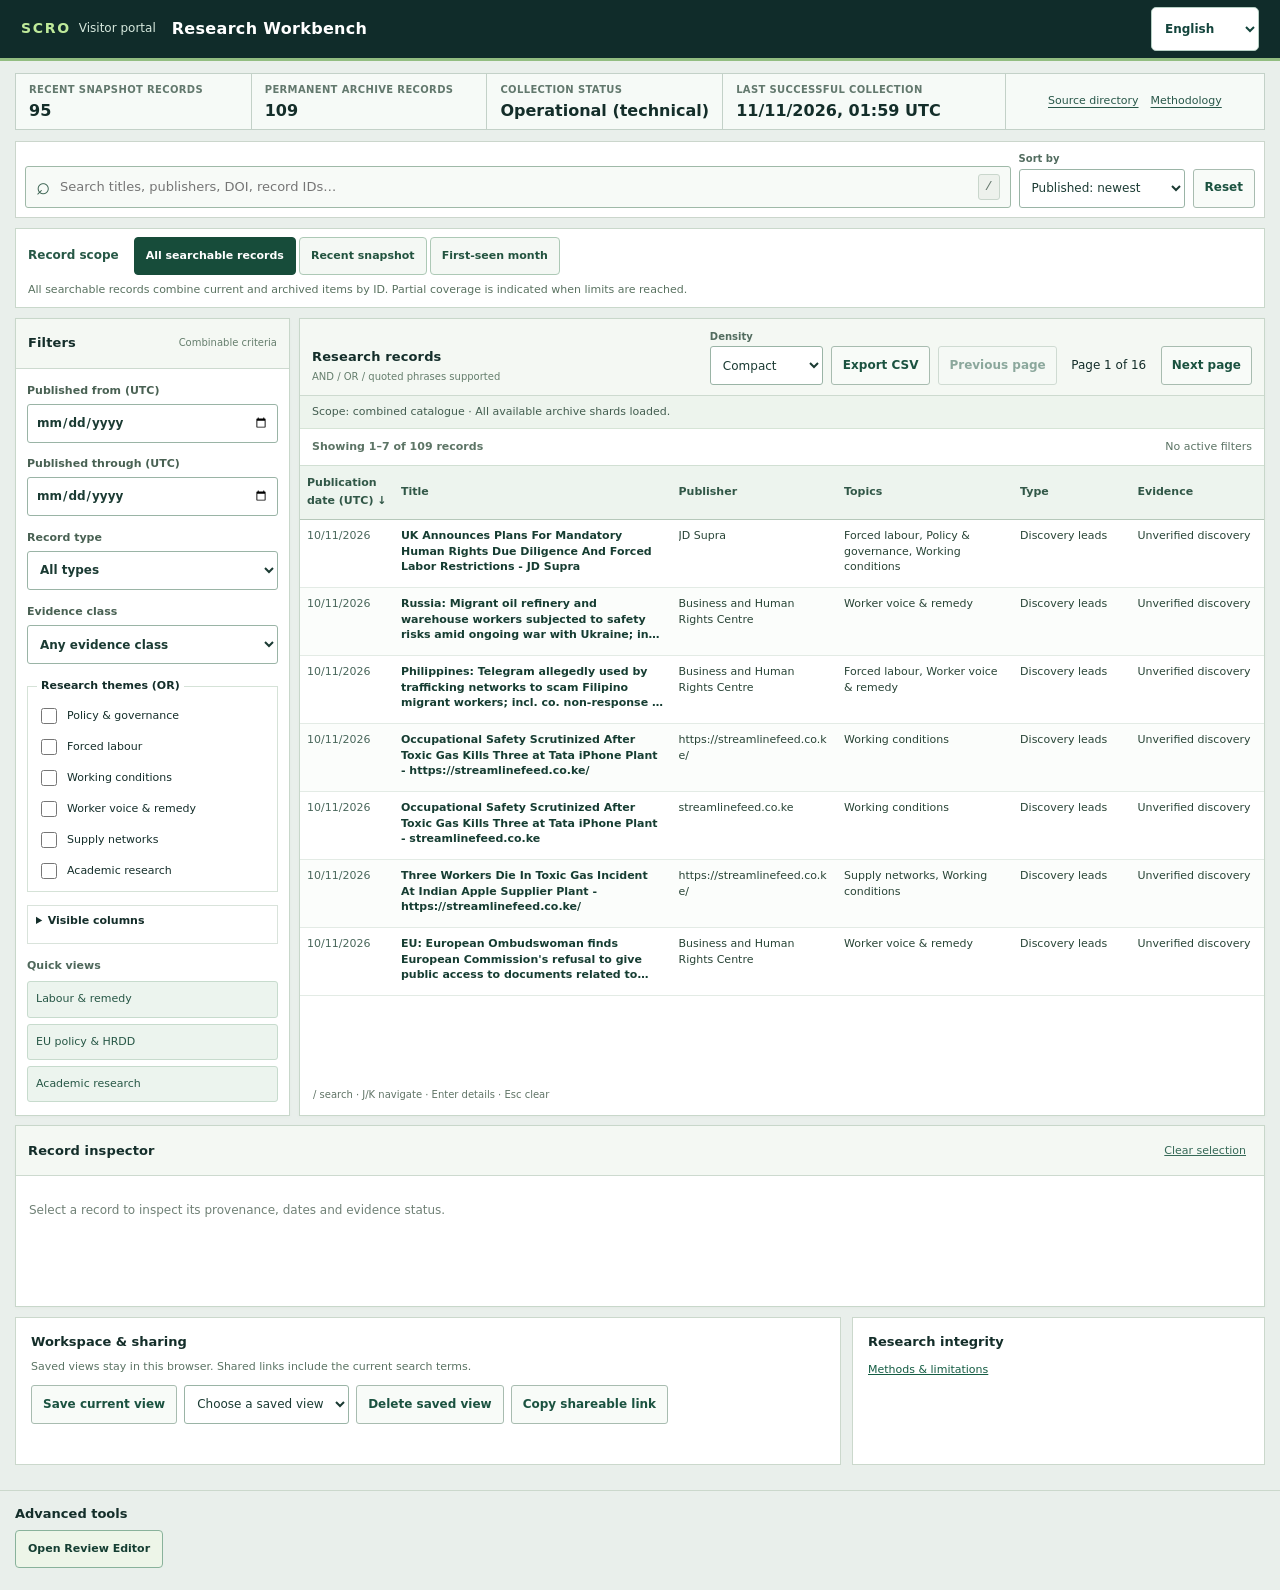
==== commit d132ff52: "Use UTC across the site and align the four interface languages" ====
--- a/docs/workbench/index.html
+++ b/docs/workbench/index.html
@@ -31,7 +31,7 @@
       <div><small data-l10n="Recent snapshot records">Recent snapshot records</small><strong id="wb-latest-count">—</strong></div>
       <div><small data-l10n="Permanent archive records">Permanent archive records</small><strong id="wb-archive-count">—</strong></div>
       <div><small data-l10n="Collection status">Collection status</small><strong id="wb-data-status">—</strong></div>
-      <div><small data-l10n="Last successful update (Taipei)">Last successful update (Taipei)</small><strong id="wb-updated">—</strong></div>
+      <div><small data-l10n="Last successful collection">Last successful collection</small><strong id="wb-updated">—</strong></div>
       <div class="wb-strip-links"><a href="../index.html#sources" data-l10n="Source directory">Source directory</a><a href="../index.html#method" data-l10n="Methodology">Methodology</a></div>
     </section>
     <section class="wb-toolbar" aria-label="Search controls">
@@ -66,8 +66,8 @@
         <div class="wb-filter-body">
           <label class="wb-field"><span data-l10n="Archive month">Archive month</span><select id="wb-month"><option value="" data-l10n="Loading months…">Loading months…</option></select></label>
           <div class="wb-field-split">
-            <label class="wb-field"><span data-l10n="Published from">Published from</span><input type="date" id="wb-from"></label>
-            <label class="wb-field"><span data-l10n="Through">Through</span><input type="date" id="wb-to"></label>
+            <label class="wb-field"><span data-l10n="Published from (UTC)">Published from (UTC)</span><input type="date" id="wb-from"></label>
+            <label class="wb-field"><span data-l10n="Published through (UTC)">Published through (UTC)</span><input type="date" id="wb-to"></label>
           </div>
           <label class="wb-field"><span data-l10n="Record type">Record type</span>
             <select id="wb-kind"><option value="all" data-l10n="All types">All types</option><option value="academic" data-l10n="Academic metadata">Academic metadata</option><option value="discovery" data-l10n="Discovery leads">Discovery leads</option></select>
@@ -85,7 +85,7 @@
           </fieldset>
           <details class="wb-columns"><summary data-l10n="Visible columns">Visible columns</summary>
             <div class="wb-column-options">
-              <label><input type="checkbox" data-column="date" checked><span data-l10n="Date">Date</span></label>
+              <label><input type="checkbox" data-column="date" checked><span data-l10n="Publication date (UTC)">Publication date (UTC)</span></label>
               <label><input type="checkbox" data-column="title" checked disabled><span data-l10n="Title">Title</span></label>
               <label><input type="checkbox" data-column="publisher" checked><span data-l10n="Publisher">Publisher</span></label>
               <label><input type="checkbox" data-column="topics" checked><span data-l10n="Topics">Topics</span></label>
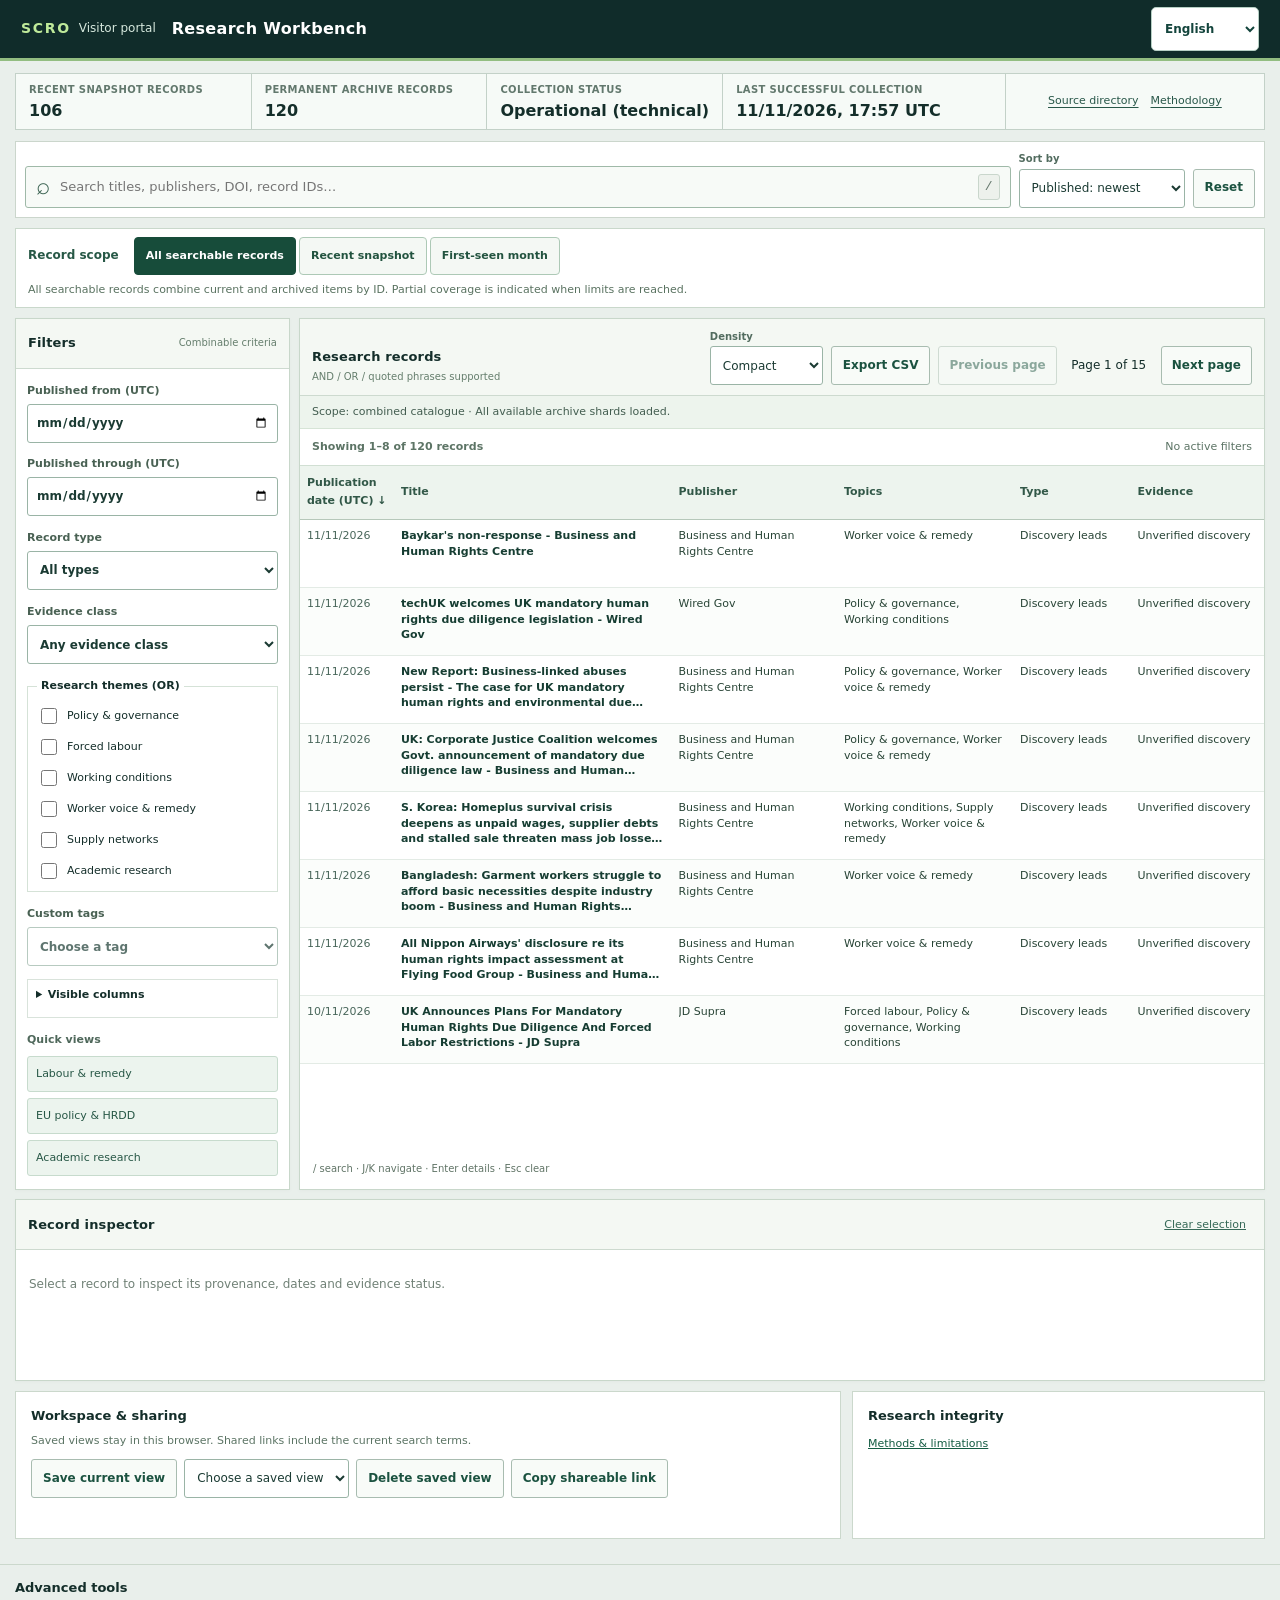
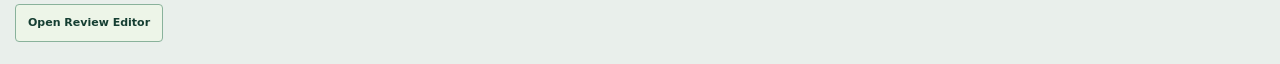
==== commit 0ac7e690: "Add reusable editorial tags to the Workbench" ====
--- a/docs/workbench/index.html
+++ b/docs/workbench/index.html
@@ -11,6 +11,7 @@
   <link rel="stylesheet" href="./workbench.css">
   <script defer src="../i18n.js"></script>
   <script defer src="../query.js"></script>
+  <script defer src="./record-tags.js"></script>
   <script defer src="./workbench.js"></script>
 </head>
 <body class="wb">
@@ -83,6 +84,11 @@
             <label><input type="checkbox" name="wb-topic" value="network"><span data-l10n="Supply networks">Supply networks</span></label>
             <label><input type="checkbox" name="wb-topic" value="research"><span data-l10n="Academic research">Academic research</span></label>
           </fieldset>
+          <div class="wb-field">
+            <label for="wb-tag-filter" data-l10n="Custom tags">Custom tags</label>
+            <select id="wb-tag-filter"><option value="" data-l10n="Choose a tag">Choose a tag</option></select>
+            <div class="wb-tag-chips" id="wb-tag-filters"></div>
+          </div>
           <details class="wb-columns"><summary data-l10n="Visible columns">Visible columns</summary>
             <div class="wb-column-options">
               <label><input type="checkbox" data-column="date" checked><span data-l10n="Publication date (UTC)">Publication date (UTC)</span></label>
--- a/docs/workbench/workbench.css
+++ b/docs/workbench/workbench.css
@@ -26,6 +26,12 @@
 .wb-pane-head small,.wb-hint{font-size:10px;color:#657e6d}.wb-hint{margin:1px 0 0}
 .wb-filter-body{padding:13px 11px;display:flex;flex-direction:column;gap:13px}
 .wb-field{display:flex;flex-direction:column;gap:4px;font-size:11px;font-weight:700;color:#496153}
+.wb-tag-chips{display:flex;flex-wrap:wrap;gap:5px;min-width:0}
+.wb-tag-chips:empty{display:none}
+.wb-tag-chip{min-height:28px;max-width:100%;padding:3px 8px;border:1px solid #9ab4a6;border-radius:12px;background:#edf5ef;color:#194b3b;font:inherit;font-size:11px;cursor:pointer;overflow-wrap:anywhere}
+.wb-tag-chip:hover:not(:disabled){background:#dceee1}
+.wb-tag-chip:focus-visible{outline:2px solid #145e42;outline-offset:2px}
+.wb-tags-heading{margin:10px 0 4px;font-size:12px}
 .wb-field-split{display:grid;grid-template-columns:1fr 1fr;gap:6px}
 .wb-field-split input{min-width:0;font-size:11px;padding:5px}
 .wb-fieldset{margin:0;border:1px solid #d5e2d7;padding:7px 9px;display:flex;flex-direction:column;gap:4px}
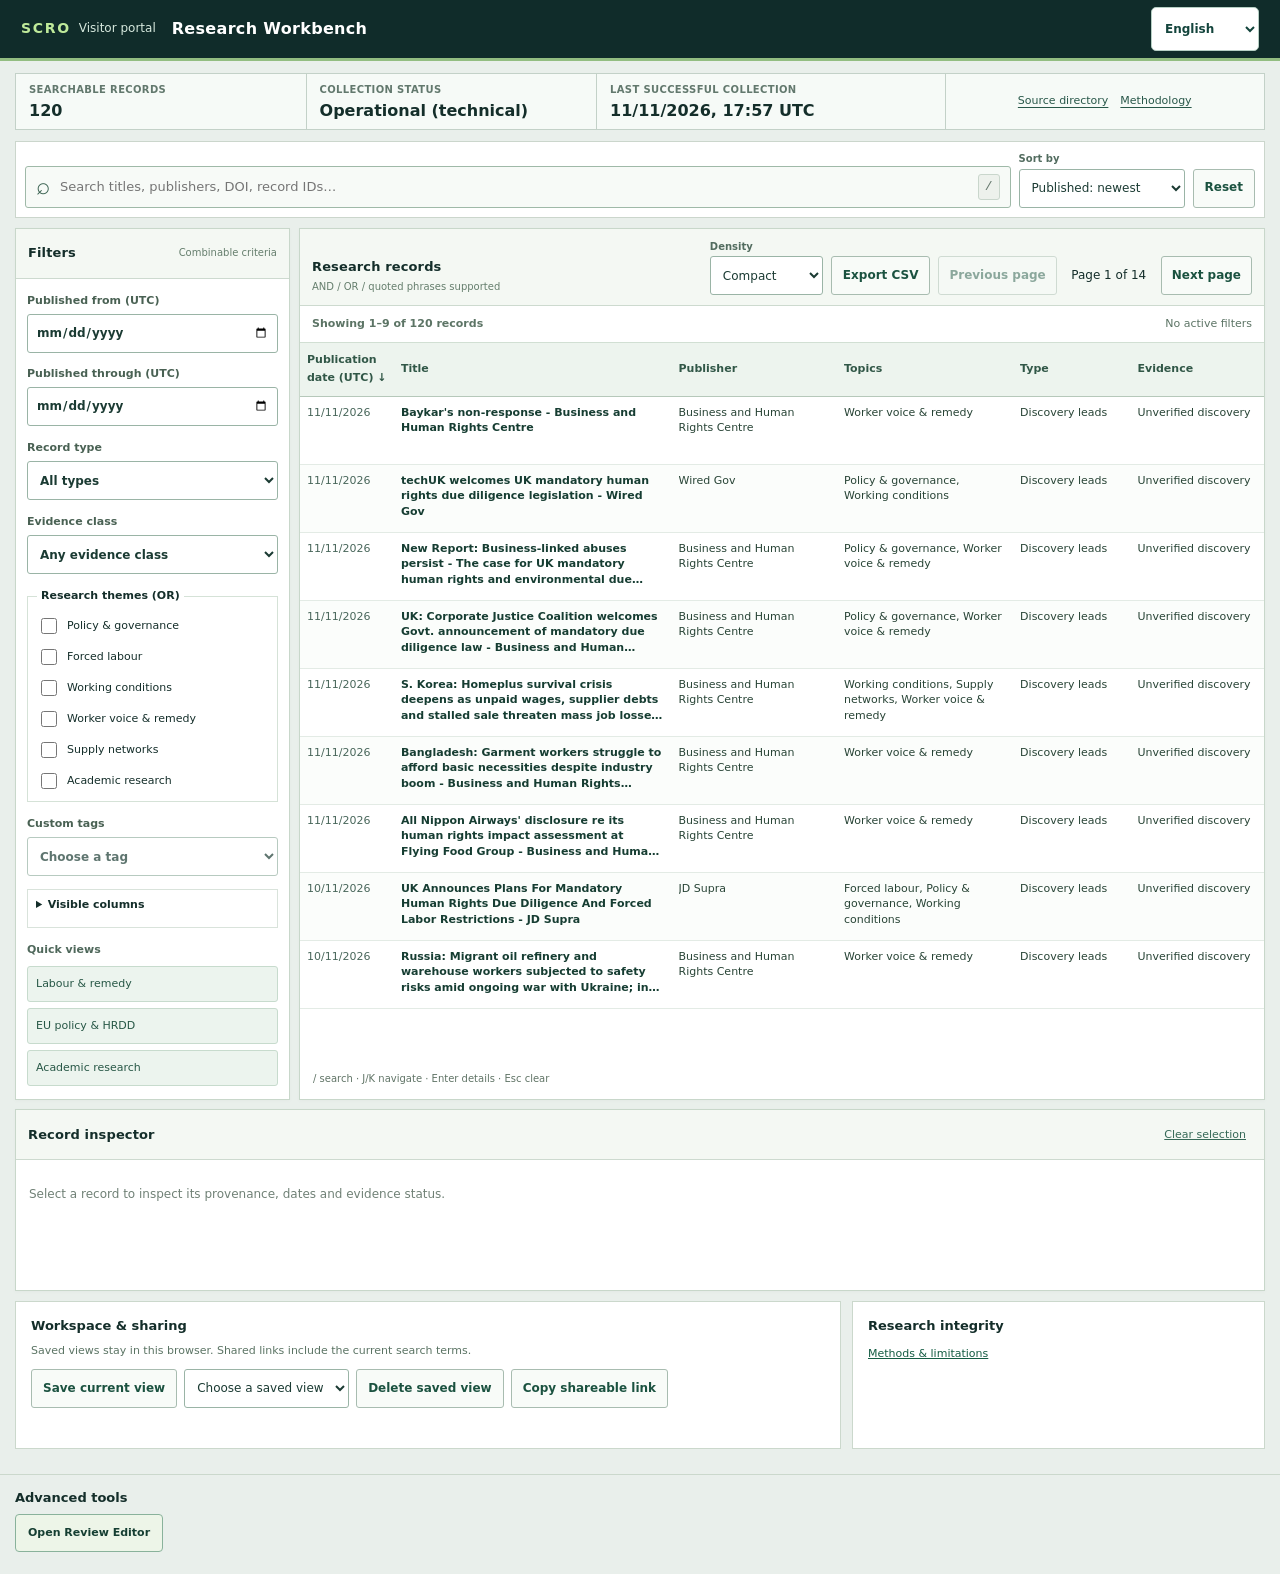
==== commit 5ea1d768: "Simplify Workbench search to the complete catalogue" ====
--- a/docs/workbench/index.html
+++ b/docs/workbench/index.html
@@ -29,8 +29,7 @@
   <main class="wb-shell">
     <h1 class="sr-only" data-l10n="Research Workbench">Research Workbench</h1>
     <section class="wb-status-strip" aria-label="Dataset status">
-      <div><small data-l10n="Recent snapshot records">Recent snapshot records</small><strong id="wb-latest-count">—</strong></div>
-      <div><small data-l10n="Permanent archive records">Permanent archive records</small><strong id="wb-archive-count">—</strong></div>
+      <div><small data-l10n="Searchable records">Searchable records</small><strong id="wb-searchable-count">—</strong></div>
       <div><small data-l10n="Collection status">Collection status</small><strong id="wb-data-status">—</strong></div>
       <div><small data-l10n="Last successful collection">Last successful collection</small><strong id="wb-updated">—</strong></div>
       <div class="wb-strip-links"><a href="../index.html#sources" data-l10n="Source directory">Source directory</a><a href="../index.html#method" data-l10n="Methodology">Methodology</a></div>
@@ -41,31 +40,20 @@
         <span aria-hidden="true">⌕</span><input id="wb-search" type="search" maxlength="120" autocomplete="off" placeholder="Search titles, publishers, DOI, record IDs…">
         <kbd>/</kbd>
       </div>
-      <div class="wb-scope-select-state" hidden>
-        <label for="wb-scope">Record scope</label>
-        <select id="wb-scope" tabindex="-1" aria-hidden="true"><option value="all">All searchable records</option><option value="latest">Recent snapshot</option><option value="archive">First-seen month</option></select>
-      </div>
       <div class="wb-toolbar-select">
         <label for="wb-sort" data-l10n="Sort by">Sort by</label>
         <select id="wb-sort"><option value="published-desc" data-l10n="Published: newest">Published: newest</option><option value="published-asc" data-l10n="Published: oldest">Published: oldest</option><option value="observed-desc" data-l10n="Observed: newest">Observed: newest</option><option value="title-asc" data-l10n="Title: A–Z">Title: A–Z</option><option value="publisher-asc" data-l10n="Publisher: A–Z">Publisher: A–Z</option></select>
       </div>
       <button type="button" class="wb-action" id="wb-clear" data-l10n="Reset">Reset</button>
     </section>
-    <section class="wb-scope-nav" aria-label="Record scope">
-      <div class="wb-scope-heading"><strong data-l10n="Record scope">Record scope</strong>
-        <div class="wb-scope-tabs" role="group" aria-label="Select record scope">
-          <button type="button" data-scope="all" aria-pressed="true" data-l10n="All searchable records">All searchable records</button>
-          <button type="button" data-scope="latest" aria-pressed="false" data-l10n="Recent snapshot">Recent snapshot</button>
-          <button type="button" data-scope="archive" aria-pressed="false" data-l10n="First-seen month">First-seen month</button>
-        </div>
-      </div>
-      <p class="wb-scope-hint" id="wb-scope-hint" role="status" aria-live="polite">Archive and recent records are deduplicated; some periods may be partially loaded.</p>
-    </section>
     <div class="wb-grid">
       <aside class="wb-filters" aria-label="Advanced filters">
         <div class="wb-pane-head"><h2 data-l10n="Filters">Filters</h2><small data-l10n="Combinable criteria">Combinable criteria</small></div>
         <div class="wb-filter-body">
-          <label class="wb-field"><span data-l10n="Archive month">Archive month</span><select id="wb-month"><option value="" data-l10n="Loading months…">Loading months…</option></select></label>
+          <div class="wb-legacy-month" id="wb-legacy-month" hidden>
+            <div><span data-l10n="First-seen month">First-seen month</span> <strong id="wb-legacy-month-value"></strong></div>
+            <button type="button" class="wb-action" id="wb-clear-legacy-month" data-l10n="Remove first-seen month filter">Remove first-seen month filter</button>
+          </div>
           <div class="wb-field-split">
             <label class="wb-field"><span data-l10n="Published from (UTC)">Published from (UTC)</span><input type="date" id="wb-from"></label>
             <label class="wb-field"><span data-l10n="Published through (UTC)">Published through (UTC)</span><input type="date" id="wb-to"></label>
--- a/docs/workbench/workbench.css
+++ b/docs/workbench/workbench.css
@@ -5,7 +5,7 @@
 .wb-home{display:flex;align-items:center;gap:8px;text-decoration:none;color:#d7e9de;font-size:12px;white-space:nowrap}.wb-logo{font-size:14px;letter-spacing:.12em;font-weight:800;color:#bfea9a}
 .wb-header-title{color:#fff;font-size:16px;letter-spacing:.02em}.wb-language{margin-left:auto}
 .wb-shell{max-width:1920px;margin:0 auto;padding:12px 15px 25px}
-.wb-status-strip{display:grid;grid-template-columns:1fr 1fr 1fr 1.4fr 1.4fr;gap:1px;background:#c3d1c8;border:1px solid #c3d1c8;margin-bottom:11px}
+.wb-status-strip{display:grid;grid-template-columns:repeat(2,minmax(0,1fr)) minmax(150px,1.2fr) minmax(130px,1.1fr);gap:1px;background:#c3d1c8;border:1px solid #c3d1c8;margin-bottom:11px}
 .wb-status-strip>div{background:#f6faf7;padding:8px 13px;min-width:0;display:flex;flex-direction:column;justify-content:center;gap:1px}
 .wb-status-strip small{font-size:10px;color:#62786d;font-weight:650;text-transform:uppercase;letter-spacing:.035em}
 .wb-status-strip strong{font-size:16px;line-height:1.35;overflow-wrap:anywhere}
@@ -25,6 +25,10 @@
 .wb-pane-head h2{font-size:13px;font-family:var(--sans);font-weight:800;margin:0;letter-spacing:.01em}
 .wb-pane-head small,.wb-hint{font-size:10px;color:#657e6d}.wb-hint{margin:1px 0 0}
 .wb-filter-body{padding:13px 11px;display:flex;flex-direction:column;gap:13px}
+.wb-legacy-month{grid-column:1/-1;display:flex;flex-wrap:wrap;align-items:center;justify-content:space-between;gap:6px 10px;padding:7px 9px;border:1px solid #c7dbcd;background:#ecf4ee;color:#275746;font-size:11px}
+.wb-legacy-month[hidden]{display:none}
+.wb-legacy-month strong{white-space:nowrap}
+.wb-legacy-month .wb-action{font-size:11px}
 .wb-field{display:flex;flex-direction:column;gap:4px;font-size:11px;font-weight:700;color:#496153}
 .wb-tag-chips{display:flex;flex-wrap:wrap;gap:5px;min-width:0}
 .wb-tag-chips:empty{display:none}
@@ -77,7 +81,7 @@
 .wb-save-actions{display:flex;flex-wrap:wrap;gap:7px}.wb-save-actions select{width:auto;min-width:155px;max-width:240px}
 .wb-feedback{min-height:15px}.wb-about a{font-size:11px;color:#145c43}
 @media(max-width:1250px){.wb-grid{grid-template-columns:195px minmax(380px,1fr);grid-template-rows:auto auto}.wb-inspector{grid-column:1/-1}.wb-inspector-content{max-height:none}}
-@media(max-width:820px){.wb-shell{padding:9px}.wb-status-strip{grid-template-columns:repeat(2,minmax(0,1fr))}.wb-status-strip>div:last-child{grid-column:1/-1}.wb-grid{display:flex;flex-direction:column}.wb-grid>*{width:100%}.wb-filters .wb-filter-body{display:grid;grid-template-columns:repeat(2,minmax(0,1fr));gap:10px}.wb-fieldset{grid-column:1/-1;display:grid;grid-template-columns:repeat(2,1fr)}.wb-fieldset legend{grid-column:1/-1}.wb-bottom{grid-template-columns:1fr}.wb-table-wrap{max-height:440px}.wb-inspector-content{max-height:none}}
+@media(max-width:820px){.wb-shell{padding:9px}.wb-grid{display:flex;flex-direction:column}.wb-grid>*{width:100%}.wb-filters .wb-filter-body{display:grid;grid-template-columns:repeat(2,minmax(0,1fr));gap:10px}.wb-fieldset{grid-column:1/-1;display:grid;grid-template-columns:repeat(2,1fr)}.wb-fieldset legend{grid-column:1/-1}.wb-bottom{grid-template-columns:1fr}.wb-table-wrap{max-height:440px}.wb-inspector-content{max-height:none}}
 @media(max-width:490px){.wb-header{flex-wrap:wrap;gap:7px;padding:9px}.wb-header-title{font-size:14px}.wb-language{margin-left:auto}.wb-toolbar-select{flex:1 1 135px}.wb-searchbox{flex:1 1 100%}.wb-filters .wb-filter-body{grid-template-columns:1fr}.wb-fieldset{grid-template-columns:1fr 1fr}.wb-table td{padding:8px 6px}.wb-status-strip strong{font-size:14px}.wb-results-head{gap:9px}.wb-head-actions{flex-wrap:wrap}.wb-save-actions select{min-width:100%}}
 
 
@@ -105,7 +109,6 @@
 .wb-filter-body .wb-fieldset legend{max-width:100%;white-space:normal}
 .wb-header>*{min-width:0}
 .wb-home,.wb-header-title{overflow-wrap:anywhere}
-.wb-status-strip{grid-template-columns:repeat(3,minmax(0,1fr)) minmax(150px,1.2fr) minmax(130px,1.1fr)}
 .wb-toolbar-select{min-width:0}
 .wb-searchbox{min-width:0}
 .wb-results,.wb-results-head,.wb-table-wrap{min-width:0;max-width:100%}
@@ -124,7 +127,6 @@
   .wb-fieldset legend{grid-column:1/-1}
   .wb-columns,.wb-presets{grid-column:1/-1}
   .wb-status-strip{grid-template-columns:repeat(2,minmax(0,1fr))}
-  .wb-status-strip>div:last-child{grid-column:1/-1}
 
 }
 @media(max-width:600px){
@@ -138,7 +140,6 @@
   .wb-fieldset label{overflow-wrap:anywhere}
   .wb-toolbar-select{flex:1 1 140px}
   .wb-searchbox{flex:1 1 100%}
-  .wb-status-strip{grid-template-columns:repeat(2,minmax(0,1fr))}
   .wb-status-strip>div{padding:8px 9px}
   .wb-results-head{align-items:flex-start}
   .wb-head-actions{flex-wrap:wrap}
@@ -149,23 +150,10 @@
   .wb-fieldset{grid-template-columns:minmax(0,1fr)}
   .wb-header-title{width:100%;order:3}
   .wb-status-strip{grid-template-columns:minmax(0,1fr)}
-  .wb-status-strip>div:last-child{grid-column:auto}
 }
 
 
-/* Scope navigation belongs to BOTH reader and editor; one visible switch. */
-.wb-scope-select-state,[hidden].wb-scope-select-state{display:none!important}
-.wb-scope-nav{background:#fff;border:1px solid #c9d8cb;padding:8px 12px 9px;margin-bottom:10px}
-.wb-scope-heading{display:flex;align-items:center;flex-wrap:wrap;gap:8px 15px;font-size:12px}
-.wb-scope-heading>strong{color:#275846;white-space:nowrap}
-.wb-scope-tabs{display:flex;flex-wrap:wrap;gap:3px}
-.wb-scope-tabs button{background:#f4f8f4;color:#22533f;border:1px solid #adc9b6;
- padding:8px 11px;min-height:38px;border-radius:4px;cursor:pointer;font-size:11px;
- font-weight:650;line-height:1.25}
-.wb-scope-tabs button[aria-pressed="true"]{background:#174c3a;color:#fff;border-color:#174c3a}
-.wb-scope-tabs button:focus-visible,.wb-editor-link:focus-visible{outline:3px solid #82b593;outline-offset:2px}
-.wb-scope-hint{margin:7px 0 0;font-size:11px;color:#597260;line-height:1.45}
-.wb-field[hidden],.wb-field:has(#wb-month)[hidden]{display:none!important}
+.wb-editor-link:focus-visible{outline:3px solid #82b593;outline-offset:2px}
 .wb-editor-link{display:inline-flex;align-items:center;text-decoration:none;
  background:#edf5e8;border:1px solid #89b29b;color:#153e32;
  padding:8px 12px;min-height:38px;border-radius:4px;font-size:11px;font-weight:750}
@@ -179,7 +167,3 @@
  color:inherit;font-weight:700;text-decoration:underline;text-underline-offset:.18em}
 .wb-editor-notice a:hover{text-decoration-thickness:2px}
 .wb-editor-notice a:focus-visible{outline:2px solid #4a3300;outline-offset:2px}
-@media(max-width:900px){.wb-scope-heading{align-items:flex-start;flex-direction:column}
- .wb-scope-tabs{width:100%}.wb-scope-tabs button{flex:1 1 110px}}
-@media(max-width:520px){.wb-scope-nav{padding:9px}
- .wb-scope-tabs button{font-size:11px}}
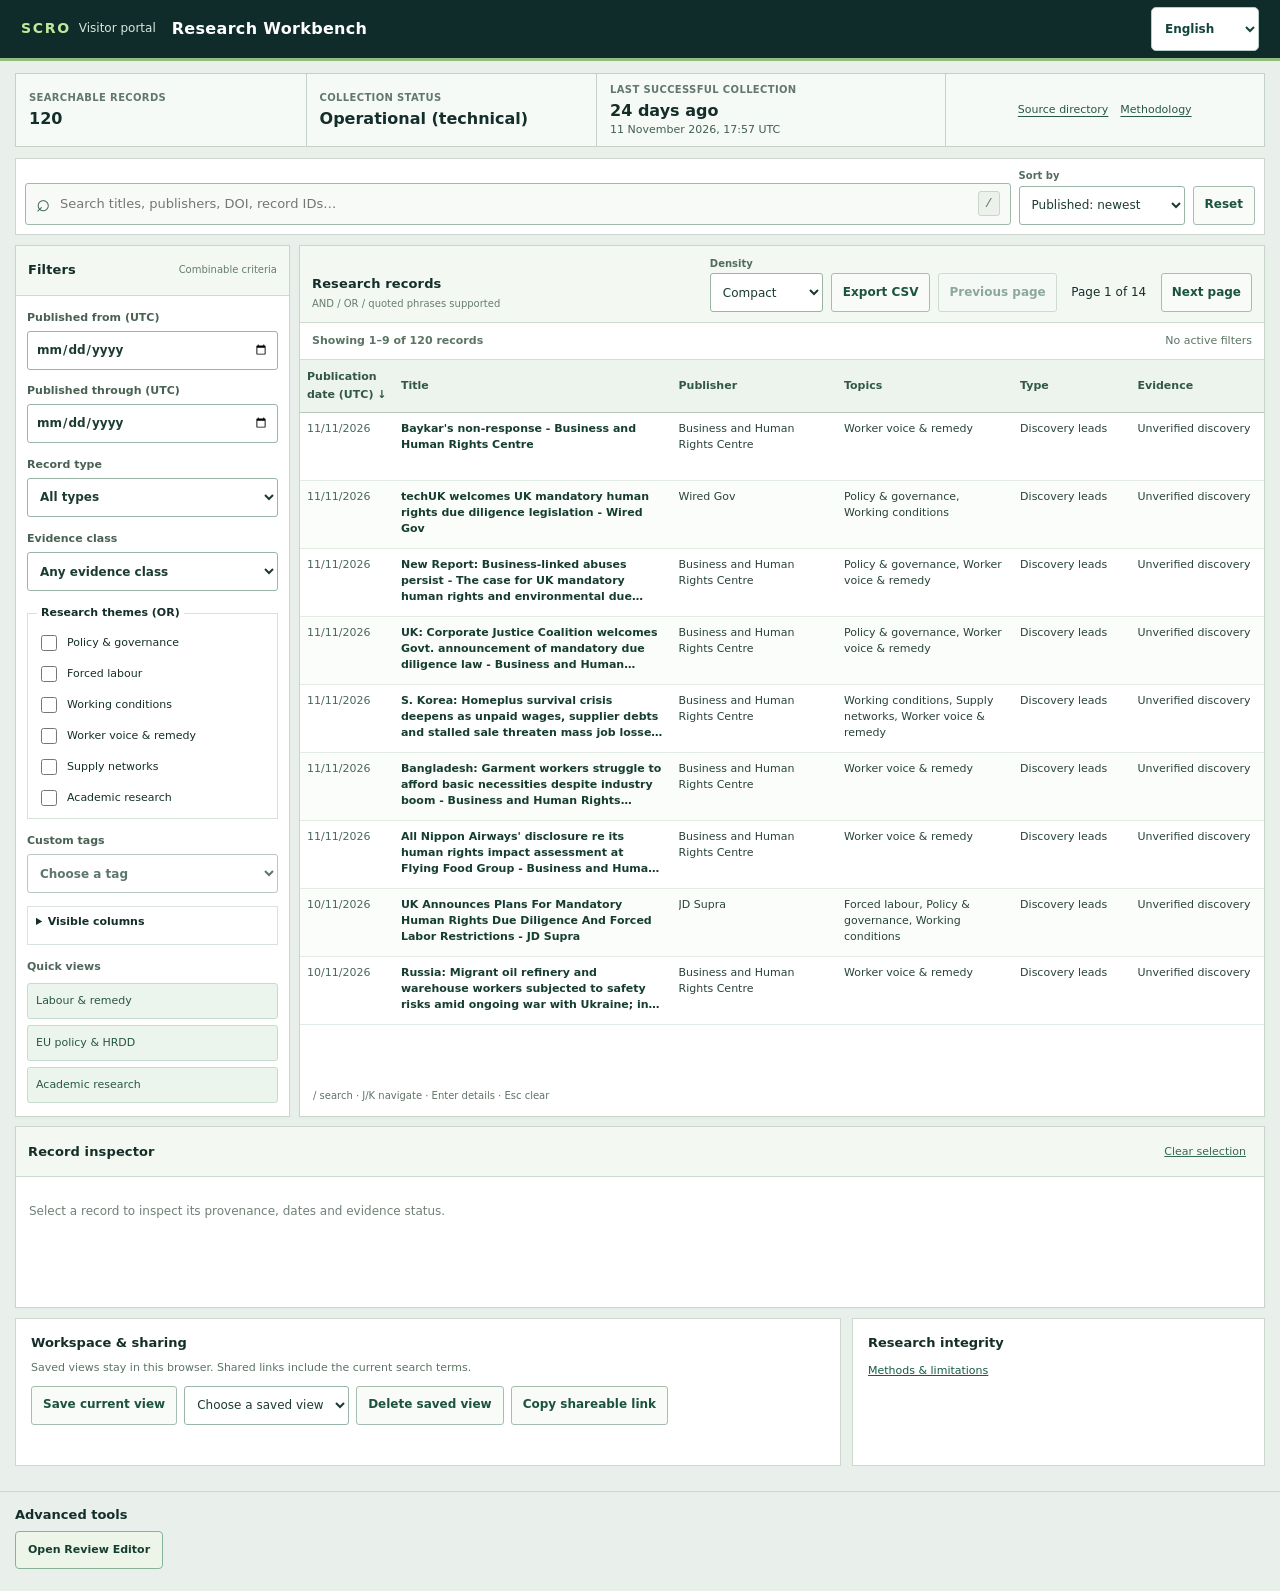
==== commit 55df56c6: "Show collection age and an unambiguous UTC timestamp" ====
--- a/docs/workbench/index.html
+++ b/docs/workbench/index.html
@@ -31,7 +31,11 @@
     <section class="wb-status-strip" aria-label="Dataset status">
       <div><small data-l10n="Searchable records">Searchable records</small><strong id="wb-searchable-count">—</strong></div>
       <div><small data-l10n="Collection status">Collection status</small><strong id="wb-data-status">—</strong></div>
-      <div><small data-l10n="Last successful collection">Last successful collection</small><strong id="wb-updated">—</strong></div>
+      <div>
+        <small data-l10n="Last successful collection">Last successful collection</small>
+        <strong id="wb-updated">—</strong>
+        <time id="wb-updated-utc" lang="en" hidden></time>
+      </div>
       <div class="wb-strip-links"><a href="../index.html#sources" data-l10n="Source directory">Source directory</a><a href="../index.html#method" data-l10n="Methodology">Methodology</a></div>
     </section>
     <section class="wb-toolbar" aria-label="Search controls">
--- a/docs/workbench/workbench.css
+++ b/docs/workbench/workbench.css
@@ -9,6 +9,7 @@
 .wb-status-strip>div{background:#f6faf7;padding:8px 13px;min-width:0;display:flex;flex-direction:column;justify-content:center;gap:1px}
 .wb-status-strip small{font-size:10px;color:#62786d;font-weight:650;text-transform:uppercase;letter-spacing:.035em}
 .wb-status-strip strong{font-size:16px;line-height:1.35;overflow-wrap:anywhere}
+.wb-status-strip time{font-size:11px;line-height:1.45;color:#425e52}
 .wb-status-strip .wb-strip-links{display:flex;flex-flow:row wrap;align-items:center;gap:5px 12px}
 .wb-strip-links a{color:#285749;font-size:11px;text-decoration:underline;text-underline-offset:3px}
 .wb-toolbar{display:flex;flex-wrap:wrap;align-items:end;gap:8px;padding:9px;background:#fff;border:1px solid #cbd6cc;margin-bottom:10px}
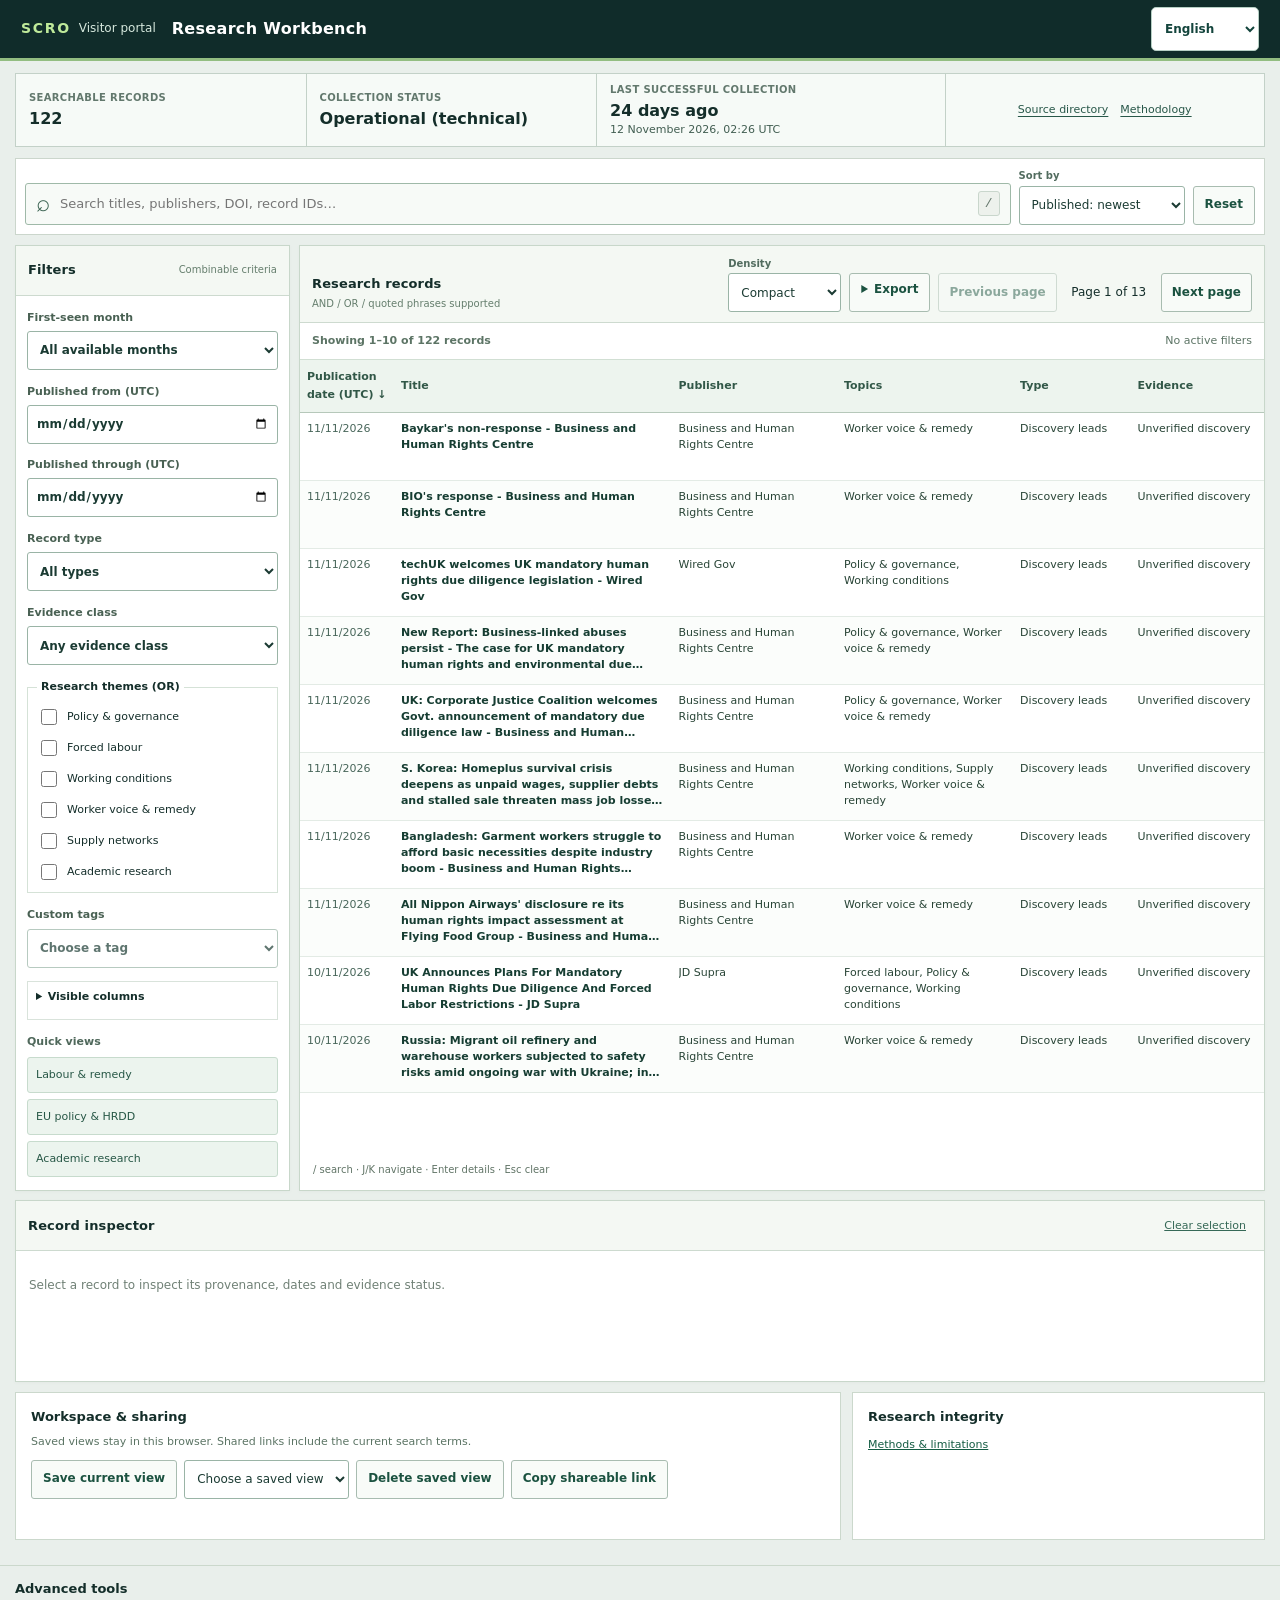
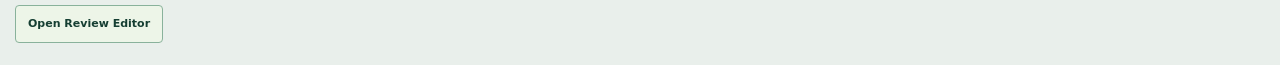
==== commit f8c9be2e: "Unify public record search in the Workbench" ====
--- a/docs/workbench/index.html
+++ b/docs/workbench/index.html
@@ -54,6 +54,10 @@
       <aside class="wb-filters" aria-label="Advanced filters">
         <div class="wb-pane-head"><h2 data-l10n="Filters">Filters</h2><small data-l10n="Combinable criteria">Combinable criteria</small></div>
         <div class="wb-filter-body">
+          <label class="wb-field">
+            <span data-l10n="First-seen month">First-seen month</span>
+            <select id="wb-first-seen-month"><option value="" data-l10n="All available months">All available months</option></select>
+          </label>
           <div class="wb-legacy-month" id="wb-legacy-month" hidden>
             <div><span data-l10n="First-seen month">First-seen month</span> <strong id="wb-legacy-month-value"></strong></div>
             <button type="button" class="wb-action" id="wb-clear-legacy-month" data-l10n="Remove first-seen month filter">Remove first-seen month filter</button>
@@ -105,7 +109,13 @@
           <div><h2 data-l10n="Research records">Research records</h2><p class="wb-hint" data-l10n="AND / OR / quoted phrases supported">AND / OR / quoted phrases supported</p></div>
           <div class="wb-head-actions">
             <label class="wb-density"><span data-l10n="Density">Density</span><select id="wb-density"><option value="compact" data-l10n="Compact">Compact</option><option value="comfortable" data-l10n="Comfortable">Comfortable</option></select></label>
-            <button id="wb-export" type="button" class="wb-action" data-l10n="Export CSV">Export CSV</button>
+            <details class="wb-export-tools">
+              <summary class="wb-action" data-l10n="Export">Export</summary>
+              <div class="wb-export-actions">
+                <button id="wb-export" type="button" class="wb-action" data-l10n="Export CSV">Export CSV</button>
+                <button id="wb-query-metadata" type="button" class="wb-action" data-l10n="Export query metadata">Export query metadata</button>
+              </div>
+            </details>
           </div>
         </div>
         <div class="wb-notice" id="wb-coverage" role="status" aria-live="polite"></div>
--- a/docs/workbench/workbench.css
+++ b/docs/workbench/workbench.css
@@ -47,6 +47,10 @@
 .wb-presets{display:flex;flex-direction:column;gap:6px}.wb-presets strong{font-size:11px;color:#4f685b}.wb-presets button{background:#ecf4ee;border:1px solid #c7dbcd;color:#275746;padding:8px;text-align:left;border-radius:3px;font-size:11px;cursor:pointer}
 .wb-presets button:hover{background:#dbeedc}
 .wb-results-head{flex-wrap:wrap}.wb-head-actions{display:flex;align-items:end;gap:8px}.wb-density{display:flex;flex-direction:column;gap:1px}.wb-density select{min-width:112px}
+.wb-export-tools{max-width:100%}
+.wb-export-tools summary{cursor:pointer}
+.wb-export-actions{display:flex;flex-wrap:wrap;gap:6px;margin-top:6px}
+.wb-export-tools:not([open]) > .wb-export-actions{display:none}
 .wb-notice{font-size:11px;color:#435d50;padding:7px 12px;background:#edf4ed;border-bottom:1px solid #d6e4d6;overflow-wrap:anywhere}
 .wb-notice:empty{display:none}.wb-notice.is-alert{color:#873f30;background:#ffefe8}
 .wb-results-meta{display:flex;flex-wrap:wrap;justify-content:space-between;gap:8px;padding:9px 12px;color:#5c7465;font-size:11px}
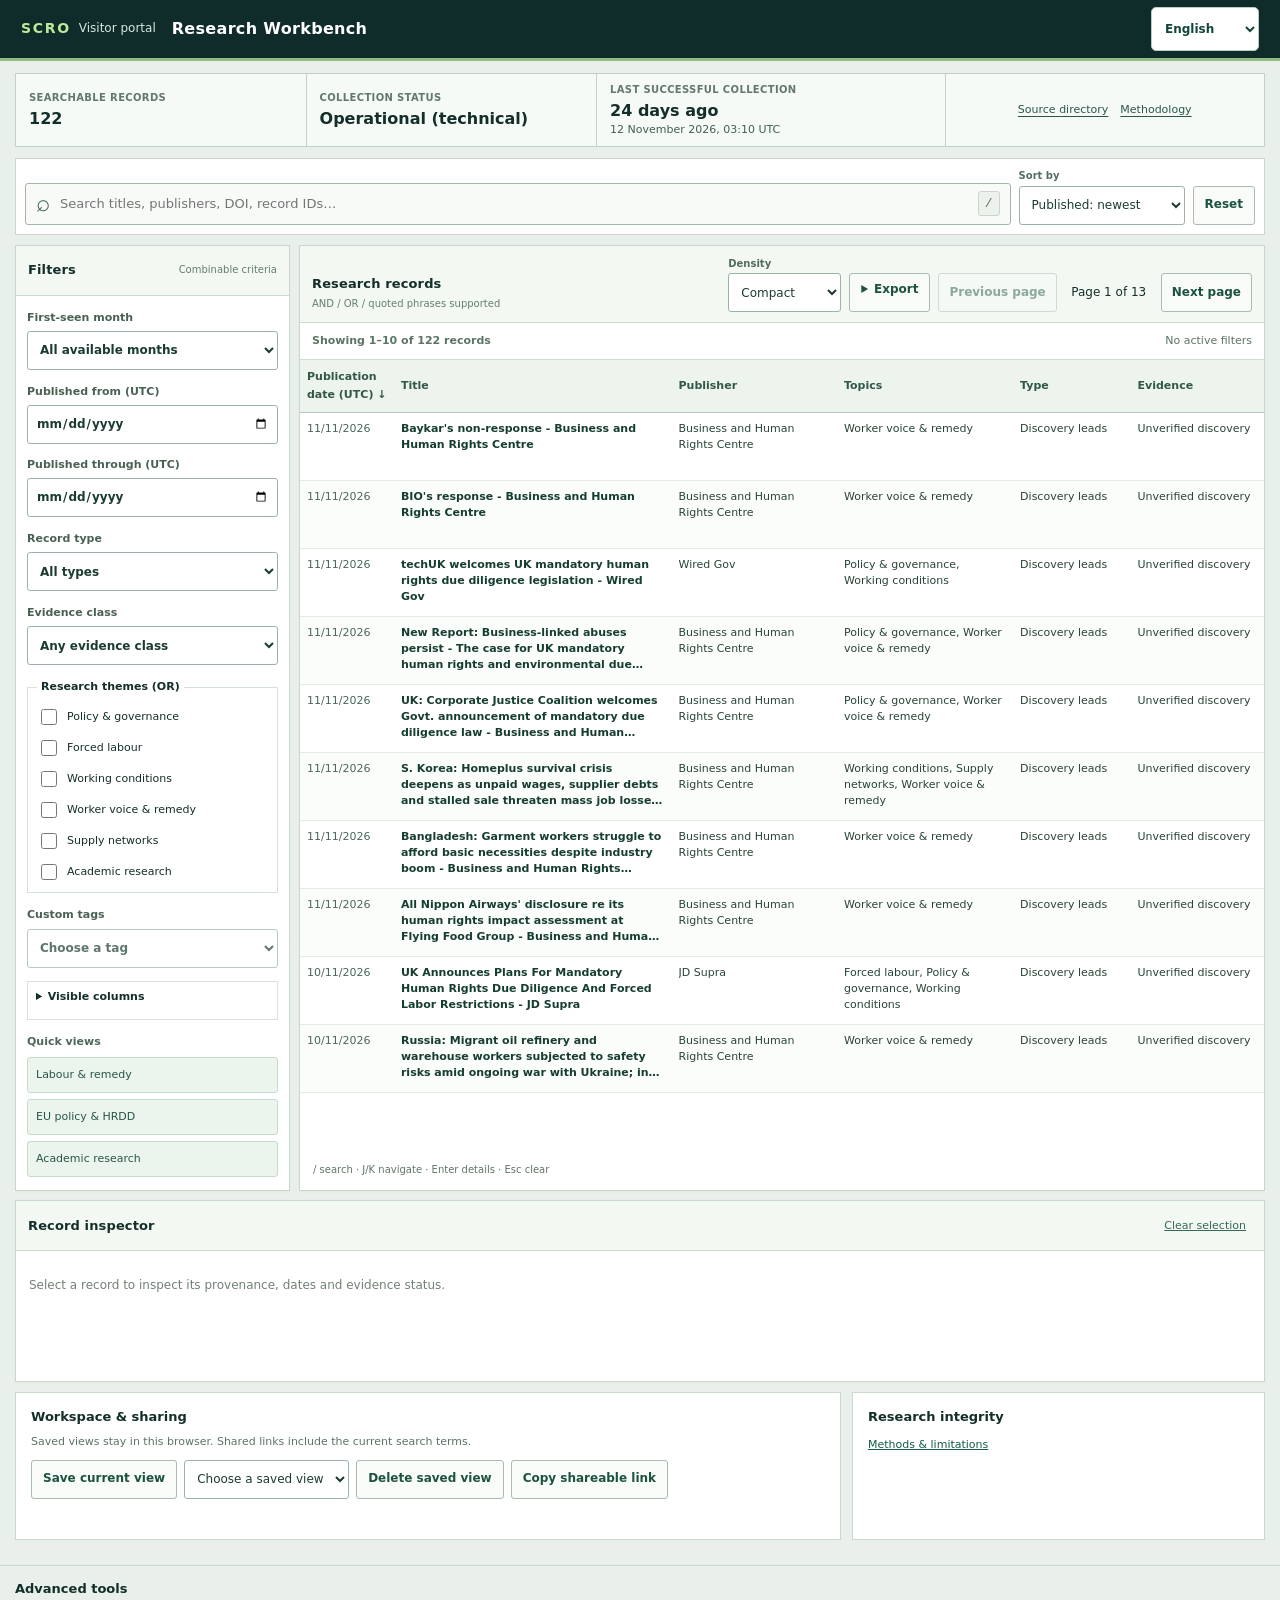
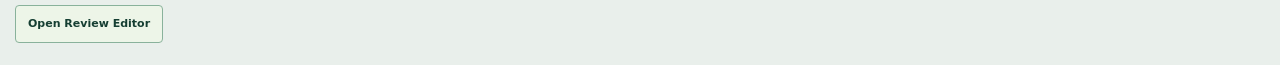
==== commit e8157856: "Share the collection clock in index.html" ====
--- a/docs/workbench/index.html
+++ b/docs/workbench/index.html
@@ -10,6 +10,7 @@
   <link rel="stylesheet" href="../styles.css">
   <link rel="stylesheet" href="./workbench.css">
   <script defer src="../i18n.js"></script>
+  <script defer src="../collection-time.js"></script>
   <script defer src="../query.js"></script>
   <script defer src="./record-tags.js"></script>
   <script defer src="./workbench.js"></script>
@@ -33,8 +34,8 @@
       <div><small data-l10n="Collection status">Collection status</small><strong id="wb-data-status">—</strong></div>
       <div>
         <small data-l10n="Last successful collection">Last successful collection</small>
-        <strong id="wb-updated">—</strong>
-        <time id="wb-updated-utc" lang="en" hidden></time>
+        <strong id="wb-updated" data-collection-age>—</strong>
+        <time id="wb-updated-utc" data-collection-utc lang="en" hidden></time>
       </div>
       <div class="wb-strip-links"><a href="../index.html#sources" data-l10n="Source directory">Source directory</a><a href="../index.html#method" data-l10n="Methodology">Methodology</a></div>
     </section>
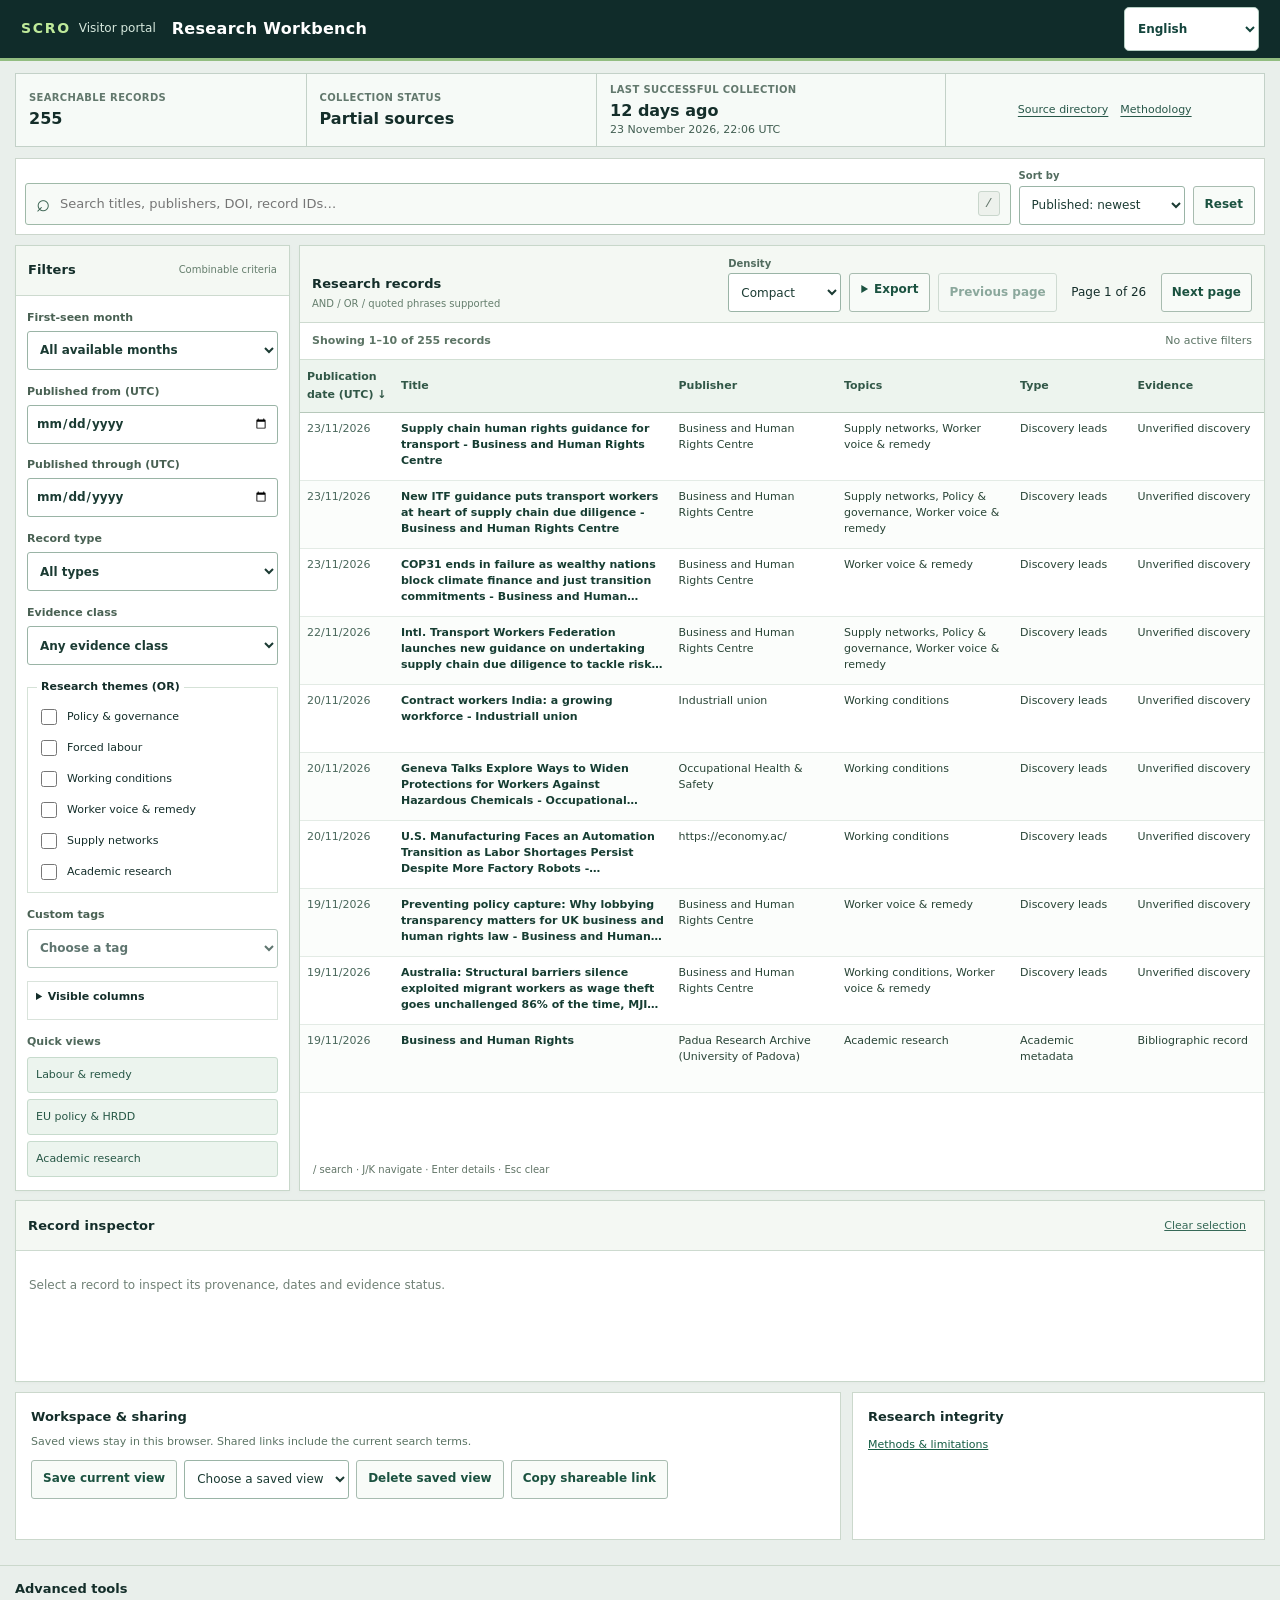
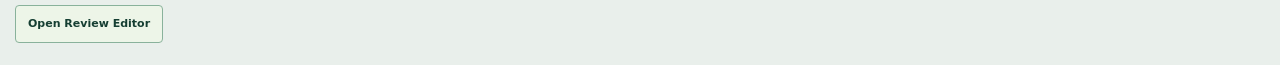
==== commit 14d5dbf9: "Audit rendered English controls and use English defaults before scripts load" ====
--- a/docs/workbench/index.html
+++ b/docs/workbench/index.html
@@ -23,7 +23,7 @@
     <label class="language-picker wb-language" for="language-select">
       <span class="sr-only" data-l10n="Language">Language</span>
       <select id="language-select" aria-label="Select website language">
-        <option value="en">English</option><option value="zh">繁體中文</option><option value="de">Deutsch</option><option value="es" lang="es">Español</option>
+        <option value="en">English</option><option value="zh">Traditional Chinese</option><option value="de">German</option><option value="es">Spanish</option>
       </select>
     </label>
   </header>
